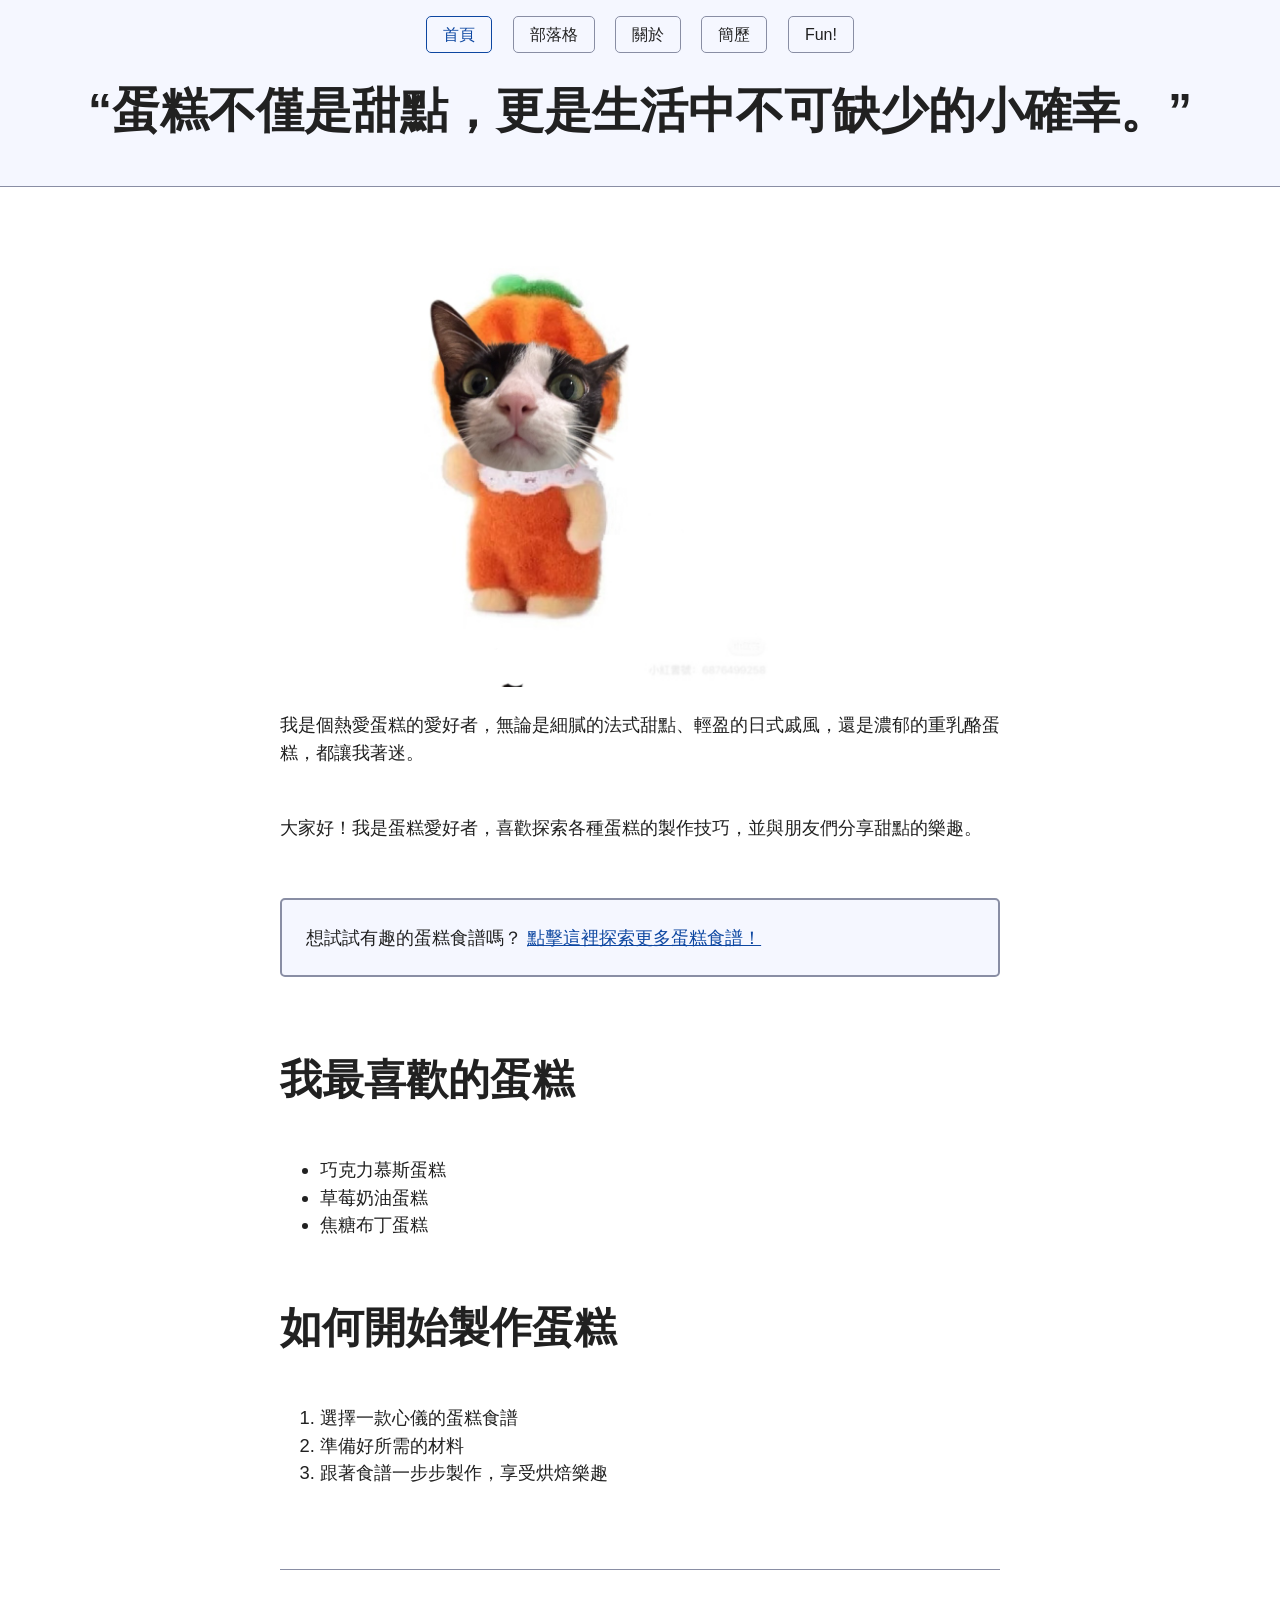
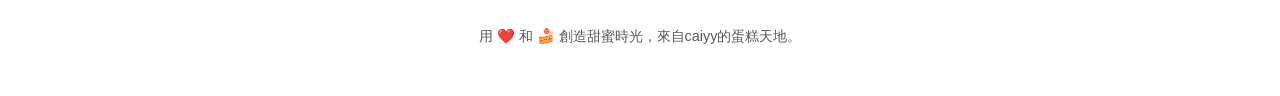
==== index.html @ 67ed5c70 "Add files via upload" ====
<!DOCTYPE html>
<html lang="en">
<head>
    <meta charset="UTF-8">
    <meta name="viewport" content="width=device-width, initial-scale=1.0">
    <title>Caiyy天地</title>
    <link rel="stylesheet" href="css/simple.css">
</head>

<body>
    <header>
        <nav>
            <a href="index.html" aria-current="page">首頁</a>
            <a href="blog/index.html">部落格</a>
            <a href="about.html">關於</a>
            <a href="resume.html">簡歷</a>
            <a href="fun.html">Fun!</a>
        </nav>
        <h1>“蛋糕不僅是甜點，更是生活中不可缺少的小確幸。”</h1>
    </header>

    <img src="11.jpeg" alt="蛋糕" width="500" height="auto">
    <p>我是個熱愛蛋糕的愛好者，無論是細膩的法式甜點、輕盈的日式戚風，還是濃郁的重乳酪蛋糕，都讓我著迷。</p>

    <!-- 新增的段落 -->
    <p>
        大家好！我是蛋糕愛好者，喜歡探索各種蛋糕的製作技巧，並與朋友們分享甜點的樂趣。
    </p>

    <p class="notice">
        想試試有趣的蛋糕食譜嗎？
        <a href="https://www.cakecentral.com/">點擊這裡探索更多蛋糕食譜！</a>
    </p>

    <h2>我最喜歡的蛋糕</h2>
    <ul>
        <li>巧克力慕斯蛋糕</li>
        <li>草莓奶油蛋糕</li>
        <li>焦糖布丁蛋糕</li>
    </ul>

    <h2>如何開始製作蛋糕</h2>
    <ol>
        <li>選擇一款心儀的蛋糕食譜</li>
        <li>準備好所需的材料</li>
        <li>跟著食譜一步步製作，享受烘焙樂趣</li>
    </ol>

    <footer>
        <p>用 ❤️ 和 🍰 創造甜蜜時光，來自caiyy的蛋糕天地。</p>
    </footer>
</body>
</html>
---- css/simple.css ----
/* Global variables. */
:root {
  /* Set sans-serif & mono fonts */
  --sans-font: -apple-system, BlinkMacSystemFont, "Avenir Next", Avenir,
    "Nimbus Sans L", Roboto, "Noto Sans", "Segoe UI", Arial, Helvetica,
    "Helvetica Neue", sans-serif;
  --mono-font: Consolas, Menlo, Monaco, "Andale Mono", "Ubuntu Mono", monospace;
  --standard-border-radius: 5px;

  /* Default (light) theme */
  --bg: #fff;
  --accent-bg: #f5f7ff;
  --text: #212121;
  --text-light: #585858;
  --border: #898EA4;
  --accent: #0d47a1;
  --accent-hover: #1266e2;
  --accent-text: var(--bg);
  --code: #d81b60;
  --preformatted: #444;
  --marked: #ffdd33;
  --disabled: #efefef;
}

/* Dark theme */
@media (prefers-color-scheme: dark) {
  :root {
    color-scheme: dark;
    --bg: #212121;
    --accent-bg: #2b2b2b;
    --text: #dcdcdc;
    --text-light: #ababab;
    --accent: #ffb300;
    --accent-hover: #ffe099;
    --accent-text: var(--bg);
    --code: #f06292;
    --preformatted: #ccc;
    --disabled: #111;
  }
  /* Add a bit of transparency so light media isn't so glaring in dark mode */
  img,
  video {
    opacity: 0.8;
  }
}

/* Reset box-sizing */
*, *::before, *::after {
  box-sizing: border-box;
}

/* Reset default appearance */
textarea,
select,
input,
progress {
  appearance: none;
  -webkit-appearance: none;
  -moz-appearance: none;
}

html {
  /* Set the font globally */
  font-family: var(--sans-font);
  scroll-behavior: smooth;
}

/* Make the body a nice central block */
body {
  color: var(--text);
  background-color: var(--bg);
  font-size: 1.15rem;
  line-height: 1.5;
  display: grid;
  grid-template-columns: 1fr min(45rem, 90%) 1fr;
  margin: 0;
}
body > * {
  grid-column: 2;
}

/* Make the header bg full width, but the content inline with body */
body > header {
  background-color: var(--accent-bg);
  border-bottom: 1px solid var(--border);
  text-align: center;
  padding: 0 0.5rem 2rem 0.5rem;
  grid-column: 1 / -1;
}

body > header > *:only-child {
  margin-block-start: 2rem;
}

body > header h1 {
  max-width: 1200px;
  margin: 1rem auto;
}

body > header p {
  max-width: 40rem;
  margin: 1rem auto;
}

/* Add a little padding to ensure spacing is correct between content and header > nav */
main {
  padding-top: 1.5rem;
}

body > footer {
  margin-top: 4rem;
  padding: 2rem 1rem 1.5rem 1rem;
  color: var(--text-light);
  font-size: 0.9rem;
  text-align: center;
  border-top: 1px solid var(--border);
}

/* Format headers */
h1 {
  font-size: 3rem;
}

h2 {
  font-size: 2.6rem;
  margin-top: 3rem;
}

h3 {
  font-size: 2rem;
  margin-top: 3rem;
}

h4 {
  font-size: 1.44rem;
}

h5 {
  font-size: 1.15rem;
}

h6 {
  font-size: 0.96rem;
}

p {
  margin: 1.5rem 0;
}

/* Prevent long strings from overflowing container */
p, h1, h2, h3, h4, h5, h6 {
  overflow-wrap: break-word;
}

/* Fix line height when title wraps */
h1,
h2,
h3 {
  line-height: 1.1;
}

/* Reduce header size on mobile */
@media only screen and (max-width: 720px) {
  h1 {
    font-size: 2.5rem;
  }

  h2 {
    font-size: 2.1rem;
  }

  h3 {
    font-size: 1.75rem;
  }

  h4 {
    font-size: 1.25rem;
  }
}

/* Format links & buttons */
a,
a:visited {
  color: var(--accent);
}

a:hover {
  text-decoration: none;
}

button,
.button,
a.button, /* extra specificity to override a */
input[type="submit"],
input[type="reset"],
input[type="button"] {
  border: 1px solid var(--accent);
  background-color: var(--accent);
  color: var(--accent-text);
  padding: 0.5rem 0.9rem;
  text-decoration: none;
  line-height: normal;
}

.button[aria-disabled="true"], 
input:disabled,
textarea:disabled,
select:disabled,
button[disabled] {
  cursor: not-allowed;
  background-color: var(--disabled);
  border-color: var(--disabled);
  color: var(--text-light);
}

input[type="range"] {
  padding: 0;
}

/* Set the cursor to '?' on an abbreviation and style the abbreviation to show that there is more information underneath */
abbr[title] {
  cursor: help;
  text-decoration-line: underline;
  text-decoration-style: dotted;
}

button:enabled:hover,
.button:not([aria-disabled="true"]):hover,
input[type="submit"]:enabled:hover,
input[type="reset"]:enabled:hover,
input[type="button"]:enabled:hover {
  background-color: var(--accent-hover);
  border-color: var(--accent-hover);
  cursor: pointer;
}

.button:focus-visible,
button:focus-visible:where(:enabled),
input:enabled:focus-visible:where(
  [type="submit"],
  [type="reset"],
  [type="button"]
) {
  outline: 2px solid var(--accent);
  outline-offset: 1px;
}

/* Format navigation */
header > nav {
  font-size: 1rem;
  line-height: 2;
  padding: 1rem 0 0 0;
}

/* Use flexbox to allow items to wrap, as needed */
header > nav ul,
header > nav ol {
  align-content: space-around;
  align-items: center;
  display: flex;
  flex-direction: row;
  flex-wrap: wrap;
  justify-content: center;
  list-style-type: none;
  margin: 0;
  padding: 0;
}

/* List items are inline elements, make them behave more like blocks */
header > nav ul li,
header > nav ol li {
  display: inline-block;
}

header > nav a,
header > nav a:visited {
  margin: 0 0.5rem 1rem 0.5rem;
  border: 1px solid var(--border);
  border-radius: var(--standard-border-radius);
  color: var(--text);
  display: inline-block;
  padding: 0.1rem 1rem;
  text-decoration: none;
}

header > nav a:hover,
header > nav a.current,
header > nav a[aria-current="page"],
header > nav a[aria-current="true"] {
  border-color: var(--accent);
  color: var(--accent);
  cursor: pointer;
}

/* Reduce nav side on mobile */
@media only screen and (max-width: 720px) {
  header > nav a {
    border: none;
    padding: 0;
    text-decoration: underline;
    line-height: 1;
  }
}

/* Consolidate box styling */
aside, details, pre, progress {
  background-color: var(--accent-bg);
  border: 1px solid var(--border);
  border-radius: var(--standard-border-radius);
  margin-bottom: 1rem;
}

aside {
  font-size: 1rem;
  width: 30%;
  padding: 0 15px;
  margin-inline-start: 15px;
  float: right;
}
*[dir="rtl"] aside {
  float: left;
}

/* Make aside full-width on mobile */
@media only screen and (max-width: 720px) {
  aside {
    width: 100%;
    float: none;
    margin-inline-start: 0;
  }
}

article, fieldset, dialog {
  border: 1px solid var(--border);
  padding: 1rem;
  border-radius: var(--standard-border-radius);
  margin-bottom: 1rem;
}

article h2:first-child,
section h2:first-child,
article h3:first-child,
section h3:first-child {
  margin-top: 1rem;
}

section {
  border-top: 1px solid var(--border);
  border-bottom: 1px solid var(--border);
  padding: 2rem 1rem;
  margin: 3rem 0;
}

/* Don't double separators when chaining sections */
section + section,
section:first-child {
  border-top: 0;
  padding-top: 0;
}

section + section {
  margin-top: 0;
}

section:last-child {
  border-bottom: 0;
  padding-bottom: 0;
}

details {
  padding: 0.7rem 1rem;
}

summary {
  cursor: pointer;
  font-weight: bold;
  padding: 0.7rem 1rem;
  margin: -0.7rem -1rem;
  word-break: break-all;
}

details[open] > summary + * {
  margin-top: 0;
}

details[open] > summary {
  margin-bottom: 0.5rem;
}

details[open] > :last-child {
  margin-bottom: 0;
}

/* Format tables */
table {
  border-collapse: collapse;
  margin: 1.5rem 0;
}

figure > table {
  width: max-content;
  margin: 0;
}

td,
th {
  border: 1px solid var(--border);
  text-align: start;
  padding: 0.5rem;
}

th {
  background-color: var(--accent-bg);
  font-weight: bold;
}

tr:nth-child(even) {
  /* Set every other cell slightly darker. Improves readability. */
  background-color: var(--accent-bg);
}

table caption {
  font-weight: bold;
  margin-bottom: 0.5rem;
}

/* Format forms */
textarea,
select,
input,
button,
.button {
  font-size: inherit;
  font-family: inherit;
  padding: 0.5rem;
  margin-bottom: 0.5rem;
  border-radius: var(--standard-border-radius);
  box-shadow: none;
  max-width: 100%;
  display: inline-block;
}
textarea,
select,
input {
  color: var(--text);
  background-color: var(--bg);
  border: 1px solid var(--border);
}
label {
  display: block;
}
textarea:not([cols]) {
  width: 100%;
}

/* Add arrow to drop-down */
select:not([multiple]) {
  background-image: linear-gradient(45deg, transparent 49%, var(--text) 51%),
    linear-gradient(135deg, var(--text) 51%, transparent 49%);
  background-position: calc(100% - 15px), calc(100% - 10px);
  background-size: 5px 5px, 5px 5px;
  background-repeat: no-repeat;
  padding-inline-end: 25px;
}
*[dir="rtl"] select:not([multiple]) {
  background-position: 10px, 15px;
}

/* checkbox and radio button style */
input[type="checkbox"],
input[type="radio"] {
  vertical-align: middle;
  position: relative;
  width: min-content;
}

input[type="checkbox"] + label,
input[type="radio"] + label {
  display: inline-block;
}

input[type="radio"] {
  border-radius: 100%;
}

input[type="checkbox"]:checked,
input[type="radio"]:checked {
  background-color: var(--accent);
}

input[type="checkbox"]:checked::after {
  /* Creates a rectangle with colored right and bottom borders which is rotated to look like a check mark */
  content: " ";
  width: 0.18em;
  height: 0.32em;
  border-radius: 0;
  position: absolute;
  top: 0.05em;
  left: 0.17em;
  background-color: transparent;
  border-right: solid var(--bg) 0.08em;
  border-bottom: solid var(--bg) 0.08em;
  font-size: 1.8em;
  transform: rotate(45deg);
}
input[type="radio"]:checked::after {
  /* creates a colored circle for the checked radio button  */
  content: " ";
  width: 0.25em;
  height: 0.25em;
  border-radius: 100%;
  position: absolute;
  top: 0.125em;
  background-color: var(--bg);
  left: 0.125em;
  font-size: 32px;
}

/* Makes input fields wider on smaller screens */
@media only screen and (max-width: 720px) {
  textarea,
  select,
  input {
    width: 100%;
  }
}

/* Set a height for color input */
input[type="color"] {
  height: 2.5rem;
  padding:  0.2rem;
}

/* do not show border around file selector button */
input[type="file"] {
  border: 0;
}

/* Misc body elements */
hr {
  border: none;
  height: 1px;
  background: var(--border);
  margin: 1rem auto;
}

mark {
  padding: 2px 5px;
  border-radius: var(--standard-border-radius);
  background-color: var(--marked);
  color: black;
}

mark a {
  color: #0d47a1;
}

img,
video {
  max-width: 100%;
  height: auto;
  border-radius: var(--standard-border-radius);
}

figure {
  margin: 0;
  display: block;
  overflow-x: auto;
}

figure > img,
figure > picture > img {
  display: block;
  margin-inline: auto;
}

figcaption {
  text-align: center;
  font-size: 0.9rem;
  color: var(--text-light);
  margin-block: 1rem;
}

blockquote {
  margin-inline-start: 2rem;
  margin-inline-end: 0;
  margin-block: 2rem;
  padding: 0.4rem 0.8rem;
  border-inline-start: 0.35rem solid var(--accent);
  color: var(--text-light);
  font-style: italic;
}

cite {
  font-size: 0.9rem;
  color: var(--text-light);
  font-style: normal;
}

dt {
    color: var(--text-light);
}

/* Use mono font for code elements */
code,
pre,
pre span,
kbd,
samp {
  font-family: var(--mono-font);
  color: var(--code);
}

kbd {
  color: var(--preformatted);
  border: 1px solid var(--preformatted);
  border-bottom: 3px solid var(--preformatted);
  border-radius: var(--standard-border-radius);
  padding: 0.1rem 0.4rem;
}

pre {
  padding: 1rem 1.4rem;
  max-width: 100%;
  overflow: auto;
  color: var(--preformatted);
}

/* Fix embedded code within pre */
pre code {
  color: var(--preformatted);
  background: none;
  margin: 0;
  padding: 0;
}

/* Progress bars */
/* Declarations are repeated because you */
/* cannot combine vendor-specific selectors */
progress {
  width: 100%;
}

progress:indeterminate {
  background-color: var(--accent-bg);
}

progress::-webkit-progress-bar {
  border-radius: var(--standard-border-radius);
  background-color: var(--accent-bg);
}

progress::-webkit-progress-value {
  border-radius: var(--standard-border-radius);
  background-color: var(--accent);
}

progress::-moz-progress-bar {
  border-radius: var(--standard-border-radius);
  background-color: var(--accent);
  transition-property: width;
  transition-duration: 0.3s;
}

progress:indeterminate::-moz-progress-bar {
  background-color: var(--accent-bg);
}

dialog {
  background-color: var(--bg);
  max-width: 40rem;
  margin: auto;
}

dialog::backdrop {
  background-color: var(--bg);
  opacity: 0.8;
}

@media only screen and (max-width: 720px) {
  dialog {
    max-width: calc(100vw - 2rem);
  }
}

/* Superscript & Subscript */
/* Prevent scripts from affecting line-height. */
sup, sub {
  vertical-align: baseline;
  position: relative;
}

sup {
  top: -0.4em;
}

sub { 
  top: 0.3em; 
}

/* Classes for notices */
.notice {
  background: var(--accent-bg);
  border: 2px solid var(--border);
  border-radius: var(--standard-border-radius);
  padding: 1.5rem;
  margin: 2rem 0;
}

/* Print */
@media print {
  @page {
    margin: 1cm;
  }
  body {
    display: block;
  }
  body > header {
    background-color: unset;
  }
  body > header nav,
  body > footer {
    display: none;
  }
  article {
    border: none;
    padding: 0;
  }
  a[href^="http"]::after {
    content: " <" attr(href) ">";
  }
  abbr[title]:after {
    content: " (" attr(title) ")";
  }
  a {
    text-decoration: none;
  }
  p {
    widows: 3;
    orphans: 3;
  }
  hr {
    border-top: 1px solid var(--border);
  }
  mark {
    border: 1px solid var(--border);
  }
  pre, table, figure, img, svg {
    break-inside: avoid;
  }
  pre code {
    white-space: pre-wrap;
  }
}
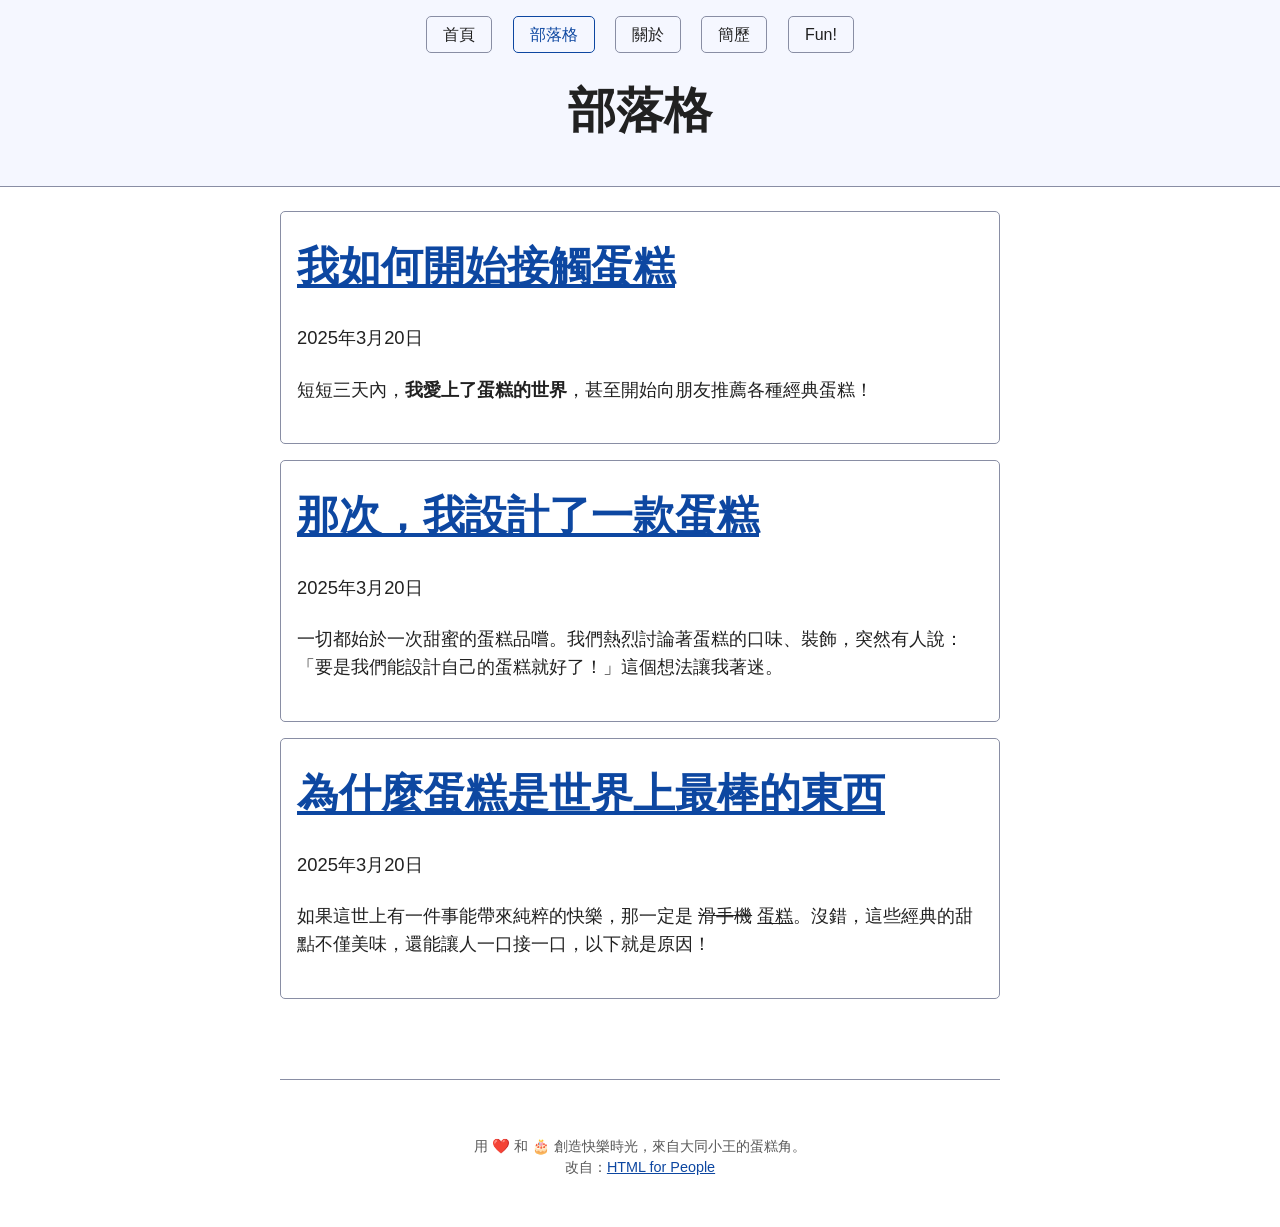
==== commit e048c985: "Add files via upload" ====
--- a/index.html
+++ b/index.html
@@ -1,53 +1,58 @@
 <!DOCTYPE html>
-<html lang="en">
-<head>
-    <meta charset="UTF-8">
-    <meta name="viewport" content="width=device-width, initial-scale=1.0">
-    <title>Caiyy天地</title>
-    <link rel="stylesheet" href="css/simple.css">
-</head>
+<html>
+  <head>
+    <meta charset="utf-8" />
+    <link rel="stylesheet" href="../css/simple.css" />
+    <title>蛋糕愛好者的天地</title>
+  </head>
 
-<body>
+  <body>
     <header>
-        <nav>
-            <a href="index.html" aria-current="page">首頁</a>
-            <a href="blog/index.html">部落格</a>
-            <a href="about.html">關於</a>
-            <a href="resume.html">簡歷</a>
-            <a href="fun.html">Fun!</a>
-        </nav>
-        <h1>“蛋糕不僅是甜點，更是生活中不可缺少的小確幸。”</h1>
+      <nav>
+        <a href="../index.html">首頁</a>
+        <a href="index.html" aria-current="page">部落格</a>
+        <a href="../about.html">關於</a>
+        <a href="../resume.html">簡歷</a>
+        <a href="../fun.html">Fun!</a>
+      </nav>
+      <h1>部落格</h1>
     </header>
-
-    <img src="11.jpeg" alt="蛋糕" width="500" height="auto">
-    <p>我是個熱愛蛋糕的愛好者，無論是細膩的法式甜點、輕盈的日式戚風，還是濃郁的重乳酪蛋糕，都讓我著迷。</p>
-
-    <!-- 新增的段落 -->
-    <p>
-        大家好！我是蛋糕愛好者，喜歡探索各種蛋糕的製作技巧，並與朋友們分享甜點的樂趣。
-    </p>
-
-    <p class="notice">
-        想試試有趣的蛋糕食譜嗎？
-        <a href="https://www.cakecentral.com/">點擊這裡探索更多蛋糕食譜！</a>
-    </p>
-
-    <h2>我最喜歡的蛋糕</h2>
-    <ul>
-        <li>巧克力慕斯蛋糕</li>
-        <li>草莓奶油蛋糕</li>
-        <li>焦糖布丁蛋糕</li>
-    </ul>
-
-    <h2>如何開始製作蛋糕</h2>
-    <ol>
-        <li>選擇一款心儀的蛋糕食譜</li>
-        <li>準備好所需的材料</li>
-        <li>跟著食譜一步步製作，享受烘焙樂趣</li>
-    </ol>
+    <main>
+      <article>
+        <h2>
+          <a href="2025-03-03-a.html">我如何開始接觸蛋糕</a>
+        </h2>
+        <p><time datetime="2025-03-20">2025年3月20日</time></p>
+        <p>
+          短短三天內，<strong>我愛上了蛋糕的世界</strong>，甚至開始向朋友推薦各種經典蛋糕！
+        </p>
+      </article>
+      <article>
+        <h2>
+          <a href="2025-03-03-b.html">那次，我設計了一款蛋糕</a>
+        </h2>
+        <p><time datetime="2025-03-20">2025年3月20日</time></p>
+        <p>
+          一切都始於一次甜蜜的蛋糕品嚐。我們熱烈討論著蛋糕的口味、裝飾，突然有人說：「要是我們能設計自己的蛋糕就好了！」這個想法讓我著迷。
+        </p>
+      </article>
+      <article>
+        <h2>
+          <a href="2025-03-03-c.html">為什麼蛋糕是世界上最棒的東西</a>
+        </h2>
+        <p><time datetime="2025-03-20">2025年3月20日</time></p>
+        <p>
+          如果這世上有一件事能帶來純粹的快樂，那一定是 <del>滑手機</del>
+          <ins>蛋糕</ins
+          >。沒錯，這些經典的甜點不僅美味，還能讓人一口接一口，以下就是原因！
+        </p>
+      </article>
+    </main>
 
     <footer>
-        <p>用 ❤️ 和 🍰 創造甜蜜時光，來自caiyy的蛋糕天地。</p>
+      <p>用 ❤️ 和 🎂 創造快樂時光，來自大同小王的蛋糕角。<br>
+      改自：<a href="https://htmlforpeople.com/">HTML for People</a>
+      </p>    
     </footer>
-</body>
+  </body>
 </html>
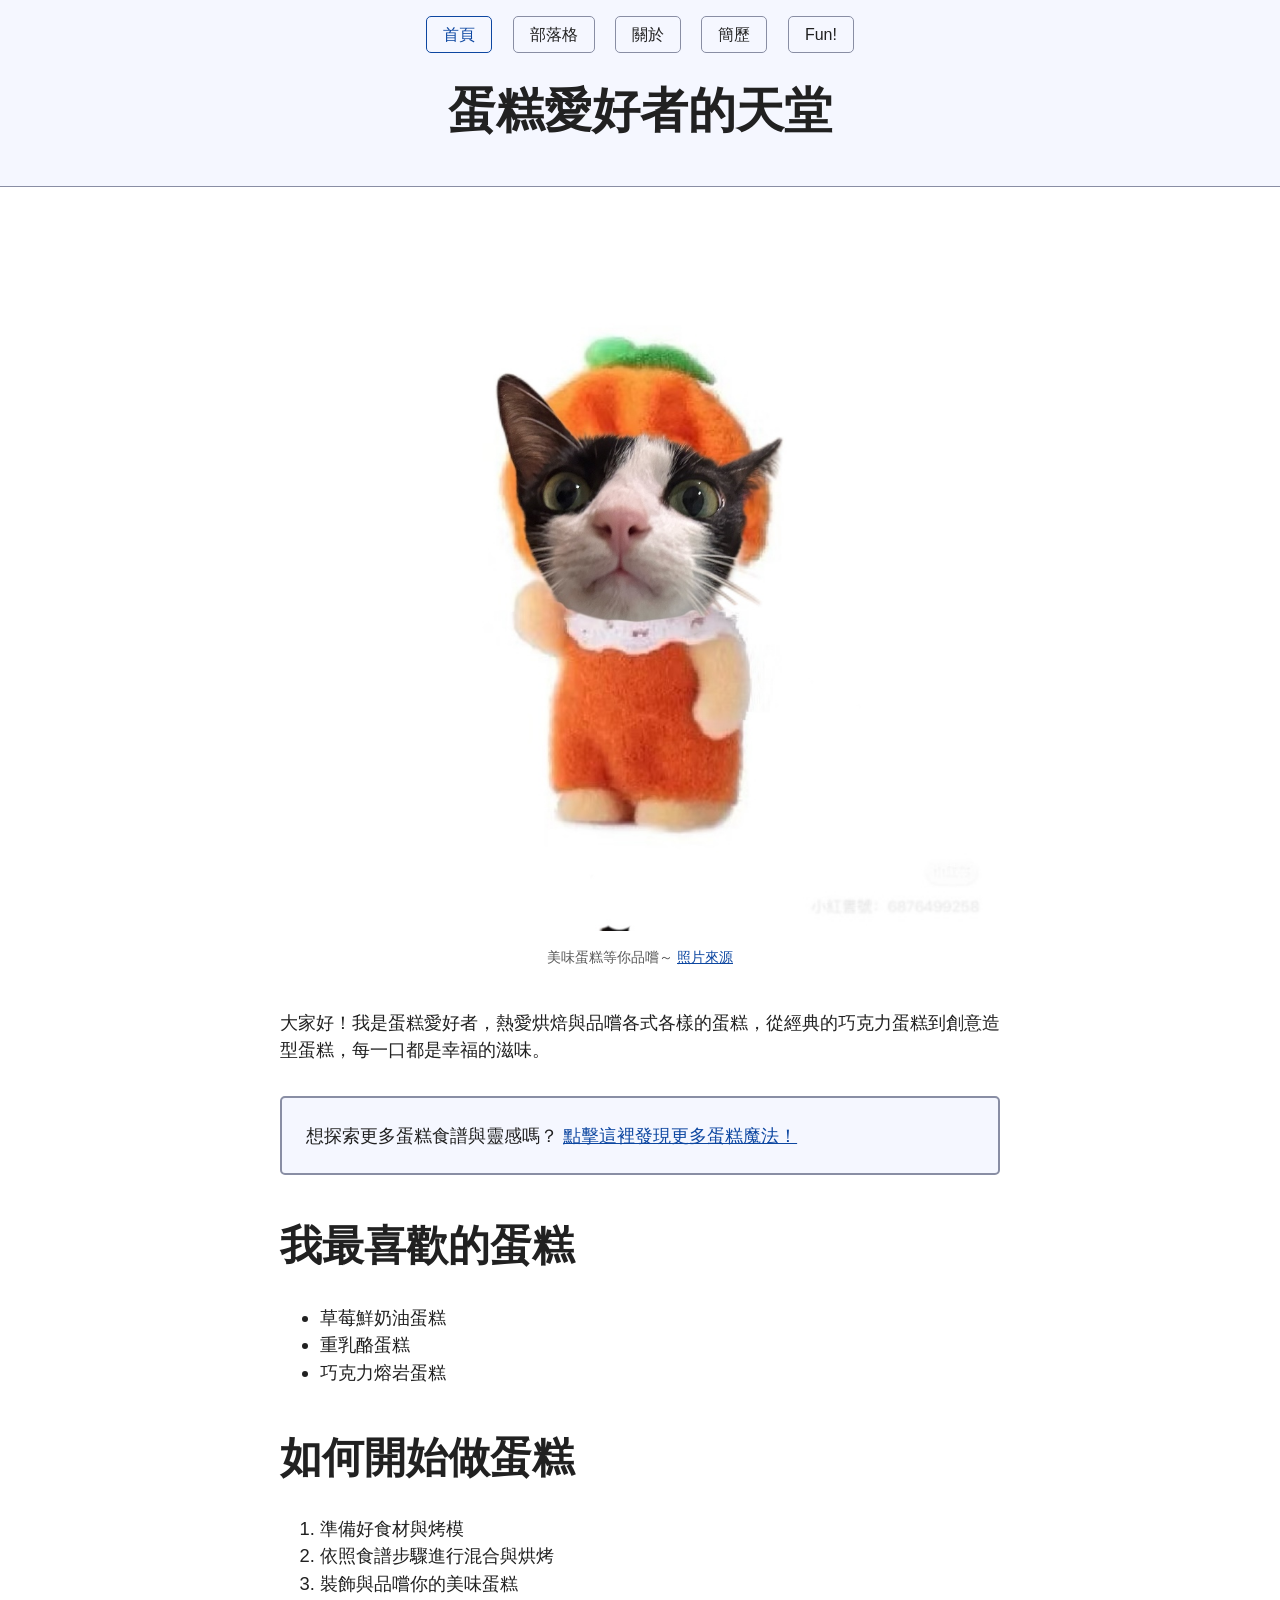
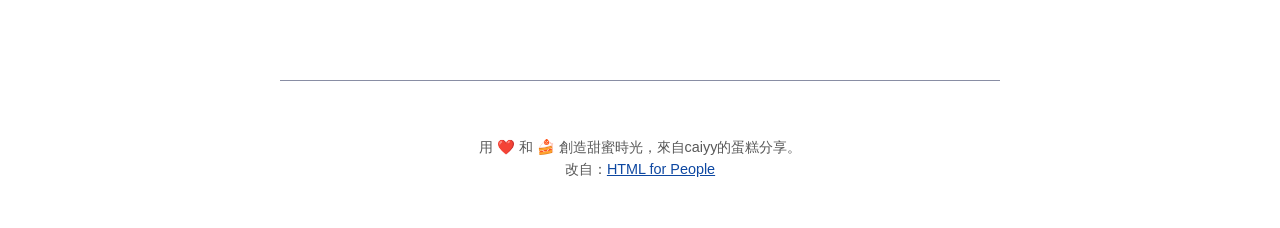
==== commit 269804ea: "改關於我" ====
--- a/index.html
+++ b/index.html
@@ -2,57 +2,62 @@
 <html>
   <head>
     <meta charset="utf-8" />
-    <link rel="stylesheet" href="../css/simple.css" />
-    <title>蛋糕愛好者的天地</title>
+    <link rel="stylesheet" href="css/simple.css" />
+    <title>蛋糕愛好者的天堂</title>
   </head>
 
   <body>
     <header>
       <nav>
-        <a href="../index.html">首頁</a>
-        <a href="index.html" aria-current="page">部落格</a>
-        <a href="../about.html">關於</a>
-        <a href="../resume.html">簡歷</a>
-        <a href="../fun.html">Fun!</a>
+        <a href="index.html" aria-current="page">首頁</a>
+        <a href="blog/index.html">部落格</a>
+        <a href="about.html">關於</a>
+        <a href="resume.html">簡歷</a>
+        <a href="fun.html">Fun!</a>
       </nav>
-      <h1>部落格</h1>
+      <h1>蛋糕愛好者的天堂</h1>
     </header>
     <main>
-      <article>
-        <h2>
-          <a href="2025-03-03-a.html">我如何開始接觸蛋糕</a>
-        </h2>
-        <p><time datetime="2025-03-20">2025年3月20日</time></p>
-        <p>
-          短短三天內，<strong>我愛上了蛋糕的世界</strong>，甚至開始向朋友推薦各種經典蛋糕！
-        </p>
-      </article>
-      <article>
-        <h2>
-          <a href="2025-03-03-b.html">那次，我設計了一款蛋糕</a>
-        </h2>
-        <p><time datetime="2025-03-20">2025年3月20日</time></p>
-        <p>
-          一切都始於一次甜蜜的蛋糕品嚐。我們熱烈討論著蛋糕的口味、裝飾，突然有人說：「要是我們能設計自己的蛋糕就好了！」這個想法讓我著迷。
-        </p>
-      </article>
-      <article>
-        <h2>
-          <a href="2025-03-03-c.html">為什麼蛋糕是世界上最棒的東西</a>
-        </h2>
-        <p><time datetime="2025-03-20">2025年3月20日</time></p>
-        <p>
-          如果這世上有一件事能帶來純粹的快樂，那一定是 <del>滑手機</del>
-          <ins>蛋糕</ins
-          >。沒錯，這些經典的甜點不僅美味，還能讓人一口接一口，以下就是原因！
-        </p>
-      </article>
+      <figure>
+        <img src="images/11.jpeg" alt="美味蛋糕的照片。" />
+        <figcaption>
+          美味蛋糕等你品嚐～
+          <a href="https://pixabay.com/photos/cake-dessert-sweet-icing-1869227/">
+            照片來源
+          </a>
+        </figcaption>
+      </figure>
+
+      <p>
+        大家好！我是蛋糕愛好者，熱愛烘焙與品嚐各式各樣的蛋糕，從經典的巧克力蛋糕到創意造型蛋糕，每一口都是幸福的滋味。
+      </p>
+
+      <p class="notice">
+        想探索更多蛋糕食譜與靈感嗎？
+        <a href="https://www.taste.com.au/recipes/collections/cakes">點擊這裡發現更多蛋糕魔法！</a>
+      </p>
+
+      <h2>我最喜歡的蛋糕</h2>
+
+      <ul>
+        <li>草莓鮮奶油蛋糕</li>
+        <li>重乳酪蛋糕</li>
+        <li>巧克力熔岩蛋糕</li>
+      </ul>
+
+      <h2>如何開始做蛋糕</h2>
+
+      <ol>
+        <li>準備好食材與烤模</li>
+        <li>依照食譜步驟進行混合與烘烤</li>
+        <li>裝飾與品嚐你的美味蛋糕</li>
+      </ol>
     </main>
 
     <footer>
-      <p>用 ❤️ 和 🎂 創造快樂時光，來自大同小王的蛋糕角。<br>
+      <p>用 ❤️ 和 🍰 創造甜蜜時光，來自caiyy的蛋糕分享。<br>
       改自：<a href="https://htmlforpeople.com/">HTML for People</a>
-      </p>    
+      </p>
     </footer>
   </body>
 </html>
--- a/css/simple.css
+++ b/css/simple.css
@@ -1,754 +1,754 @@
-/* Global variables. */
-:root {
-  /* Set sans-serif & mono fonts */
-  --sans-font: -apple-system, BlinkMacSystemFont, "Avenir Next", Avenir,
-    "Nimbus Sans L", Roboto, "Noto Sans", "Segoe UI", Arial, Helvetica,
-    "Helvetica Neue", sans-serif;
-  --mono-font: Consolas, Menlo, Monaco, "Andale Mono", "Ubuntu Mono", monospace;
-  --standard-border-radius: 5px;
-
-  /* Default (light) theme */
-  --bg: #fff;
-  --accent-bg: #f5f7ff;
-  --text: #212121;
-  --text-light: #585858;
-  --border: #898EA4;
-  --accent: #0d47a1;
-  --accent-hover: #1266e2;
-  --accent-text: var(--bg);
-  --code: #d81b60;
-  --preformatted: #444;
-  --marked: #ffdd33;
-  --disabled: #efefef;
-}
-
-/* Dark theme */
-@media (prefers-color-scheme: dark) {
-  :root {
-    color-scheme: dark;
-    --bg: #212121;
-    --accent-bg: #2b2b2b;
-    --text: #dcdcdc;
-    --text-light: #ababab;
-    --accent: #ffb300;
-    --accent-hover: #ffe099;
-    --accent-text: var(--bg);
-    --code: #f06292;
-    --preformatted: #ccc;
-    --disabled: #111;
-  }
-  /* Add a bit of transparency so light media isn't so glaring in dark mode */
-  img,
-  video {
-    opacity: 0.8;
-  }
-}
-
-/* Reset box-sizing */
-*, *::before, *::after {
-  box-sizing: border-box;
-}
-
-/* Reset default appearance */
-textarea,
-select,
-input,
-progress {
-  appearance: none;
-  -webkit-appearance: none;
-  -moz-appearance: none;
-}
-
-html {
-  /* Set the font globally */
-  font-family: var(--sans-font);
-  scroll-behavior: smooth;
-}
-
-/* Make the body a nice central block */
-body {
-  color: var(--text);
-  background-color: var(--bg);
-  font-size: 1.15rem;
-  line-height: 1.5;
-  display: grid;
-  grid-template-columns: 1fr min(45rem, 90%) 1fr;
-  margin: 0;
-}
-body > * {
-  grid-column: 2;
-}
-
-/* Make the header bg full width, but the content inline with body */
-body > header {
-  background-color: var(--accent-bg);
-  border-bottom: 1px solid var(--border);
-  text-align: center;
-  padding: 0 0.5rem 2rem 0.5rem;
-  grid-column: 1 / -1;
-}
-
-body > header > *:only-child {
-  margin-block-start: 2rem;
-}
-
-body > header h1 {
-  max-width: 1200px;
-  margin: 1rem auto;
-}
-
-body > header p {
-  max-width: 40rem;
-  margin: 1rem auto;
-}
-
-/* Add a little padding to ensure spacing is correct between content and header > nav */
-main {
-  padding-top: 1.5rem;
-}
-
-body > footer {
-  margin-top: 4rem;
-  padding: 2rem 1rem 1.5rem 1rem;
-  color: var(--text-light);
-  font-size: 0.9rem;
-  text-align: center;
-  border-top: 1px solid var(--border);
-}
-
-/* Format headers */
-h1 {
-  font-size: 3rem;
-}
-
-h2 {
-  font-size: 2.6rem;
-  margin-top: 3rem;
-}
-
-h3 {
-  font-size: 2rem;
-  margin-top: 3rem;
-}
-
-h4 {
-  font-size: 1.44rem;
-}
-
-h5 {
-  font-size: 1.15rem;
-}
-
-h6 {
-  font-size: 0.96rem;
-}
-
-p {
-  margin: 1.5rem 0;
-}
-
-/* Prevent long strings from overflowing container */
-p, h1, h2, h3, h4, h5, h6 {
-  overflow-wrap: break-word;
-}
-
-/* Fix line height when title wraps */
-h1,
-h2,
-h3 {
-  line-height: 1.1;
-}
-
-/* Reduce header size on mobile */
-@media only screen and (max-width: 720px) {
-  h1 {
-    font-size: 2.5rem;
-  }
-
-  h2 {
-    font-size: 2.1rem;
-  }
-
-  h3 {
-    font-size: 1.75rem;
-  }
-
-  h4 {
-    font-size: 1.25rem;
-  }
-}
-
-/* Format links & buttons */
-a,
-a:visited {
-  color: var(--accent);
-}
-
-a:hover {
-  text-decoration: none;
-}
-
-button,
-.button,
-a.button, /* extra specificity to override a */
-input[type="submit"],
-input[type="reset"],
-input[type="button"] {
-  border: 1px solid var(--accent);
-  background-color: var(--accent);
-  color: var(--accent-text);
-  padding: 0.5rem 0.9rem;
-  text-decoration: none;
-  line-height: normal;
-}
-
-.button[aria-disabled="true"], 
-input:disabled,
-textarea:disabled,
-select:disabled,
-button[disabled] {
-  cursor: not-allowed;
-  background-color: var(--disabled);
-  border-color: var(--disabled);
-  color: var(--text-light);
-}
-
-input[type="range"] {
-  padding: 0;
-}
-
-/* Set the cursor to '?' on an abbreviation and style the abbreviation to show that there is more information underneath */
-abbr[title] {
-  cursor: help;
-  text-decoration-line: underline;
-  text-decoration-style: dotted;
-}
-
-button:enabled:hover,
-.button:not([aria-disabled="true"]):hover,
-input[type="submit"]:enabled:hover,
-input[type="reset"]:enabled:hover,
-input[type="button"]:enabled:hover {
-  background-color: var(--accent-hover);
-  border-color: var(--accent-hover);
-  cursor: pointer;
-}
-
-.button:focus-visible,
-button:focus-visible:where(:enabled),
-input:enabled:focus-visible:where(
-  [type="submit"],
-  [type="reset"],
-  [type="button"]
-) {
-  outline: 2px solid var(--accent);
-  outline-offset: 1px;
-}
-
-/* Format navigation */
-header > nav {
-  font-size: 1rem;
-  line-height: 2;
-  padding: 1rem 0 0 0;
-}
-
-/* Use flexbox to allow items to wrap, as needed */
-header > nav ul,
-header > nav ol {
-  align-content: space-around;
-  align-items: center;
-  display: flex;
-  flex-direction: row;
-  flex-wrap: wrap;
-  justify-content: center;
-  list-style-type: none;
-  margin: 0;
-  padding: 0;
-}
-
-/* List items are inline elements, make them behave more like blocks */
-header > nav ul li,
-header > nav ol li {
-  display: inline-block;
-}
-
-header > nav a,
-header > nav a:visited {
-  margin: 0 0.5rem 1rem 0.5rem;
-  border: 1px solid var(--border);
-  border-radius: var(--standard-border-radius);
-  color: var(--text);
-  display: inline-block;
-  padding: 0.1rem 1rem;
-  text-decoration: none;
-}
-
-header > nav a:hover,
-header > nav a.current,
-header > nav a[aria-current="page"],
-header > nav a[aria-current="true"] {
-  border-color: var(--accent);
-  color: var(--accent);
-  cursor: pointer;
-}
-
-/* Reduce nav side on mobile */
-@media only screen and (max-width: 720px) {
-  header > nav a {
-    border: none;
-    padding: 0;
-    text-decoration: underline;
-    line-height: 1;
-  }
-}
-
-/* Consolidate box styling */
-aside, details, pre, progress {
-  background-color: var(--accent-bg);
-  border: 1px solid var(--border);
-  border-radius: var(--standard-border-radius);
-  margin-bottom: 1rem;
-}
-
-aside {
-  font-size: 1rem;
-  width: 30%;
-  padding: 0 15px;
-  margin-inline-start: 15px;
-  float: right;
-}
-*[dir="rtl"] aside {
-  float: left;
-}
-
-/* Make aside full-width on mobile */
-@media only screen and (max-width: 720px) {
-  aside {
-    width: 100%;
-    float: none;
-    margin-inline-start: 0;
-  }
-}
-
-article, fieldset, dialog {
-  border: 1px solid var(--border);
-  padding: 1rem;
-  border-radius: var(--standard-border-radius);
-  margin-bottom: 1rem;
-}
-
-article h2:first-child,
-section h2:first-child,
-article h3:first-child,
-section h3:first-child {
-  margin-top: 1rem;
-}
-
-section {
-  border-top: 1px solid var(--border);
-  border-bottom: 1px solid var(--border);
-  padding: 2rem 1rem;
-  margin: 3rem 0;
-}
-
-/* Don't double separators when chaining sections */
-section + section,
-section:first-child {
-  border-top: 0;
-  padding-top: 0;
-}
-
-section + section {
-  margin-top: 0;
-}
-
-section:last-child {
-  border-bottom: 0;
-  padding-bottom: 0;
-}
-
-details {
-  padding: 0.7rem 1rem;
-}
-
-summary {
-  cursor: pointer;
-  font-weight: bold;
-  padding: 0.7rem 1rem;
-  margin: -0.7rem -1rem;
-  word-break: break-all;
-}
-
-details[open] > summary + * {
-  margin-top: 0;
-}
-
-details[open] > summary {
-  margin-bottom: 0.5rem;
-}
-
-details[open] > :last-child {
-  margin-bottom: 0;
-}
-
-/* Format tables */
-table {
-  border-collapse: collapse;
-  margin: 1.5rem 0;
-}
-
-figure > table {
-  width: max-content;
-  margin: 0;
-}
-
-td,
-th {
-  border: 1px solid var(--border);
-  text-align: start;
-  padding: 0.5rem;
-}
-
-th {
-  background-color: var(--accent-bg);
-  font-weight: bold;
-}
-
-tr:nth-child(even) {
-  /* Set every other cell slightly darker. Improves readability. */
-  background-color: var(--accent-bg);
-}
-
-table caption {
-  font-weight: bold;
-  margin-bottom: 0.5rem;
-}
-
-/* Format forms */
-textarea,
-select,
-input,
-button,
-.button {
-  font-size: inherit;
-  font-family: inherit;
-  padding: 0.5rem;
-  margin-bottom: 0.5rem;
-  border-radius: var(--standard-border-radius);
-  box-shadow: none;
-  max-width: 100%;
-  display: inline-block;
-}
-textarea,
-select,
-input {
-  color: var(--text);
-  background-color: var(--bg);
-  border: 1px solid var(--border);
-}
-label {
-  display: block;
-}
-textarea:not([cols]) {
-  width: 100%;
-}
-
-/* Add arrow to drop-down */
-select:not([multiple]) {
-  background-image: linear-gradient(45deg, transparent 49%, var(--text) 51%),
-    linear-gradient(135deg, var(--text) 51%, transparent 49%);
-  background-position: calc(100% - 15px), calc(100% - 10px);
-  background-size: 5px 5px, 5px 5px;
-  background-repeat: no-repeat;
-  padding-inline-end: 25px;
-}
-*[dir="rtl"] select:not([multiple]) {
-  background-position: 10px, 15px;
-}
-
-/* checkbox and radio button style */
-input[type="checkbox"],
-input[type="radio"] {
-  vertical-align: middle;
-  position: relative;
-  width: min-content;
-}
-
-input[type="checkbox"] + label,
-input[type="radio"] + label {
-  display: inline-block;
-}
-
-input[type="radio"] {
-  border-radius: 100%;
-}
-
-input[type="checkbox"]:checked,
-input[type="radio"]:checked {
-  background-color: var(--accent);
-}
-
-input[type="checkbox"]:checked::after {
-  /* Creates a rectangle with colored right and bottom borders which is rotated to look like a check mark */
-  content: " ";
-  width: 0.18em;
-  height: 0.32em;
-  border-radius: 0;
-  position: absolute;
-  top: 0.05em;
-  left: 0.17em;
-  background-color: transparent;
-  border-right: solid var(--bg) 0.08em;
-  border-bottom: solid var(--bg) 0.08em;
-  font-size: 1.8em;
-  transform: rotate(45deg);
-}
-input[type="radio"]:checked::after {
-  /* creates a colored circle for the checked radio button  */
-  content: " ";
-  width: 0.25em;
-  height: 0.25em;
-  border-radius: 100%;
-  position: absolute;
-  top: 0.125em;
-  background-color: var(--bg);
-  left: 0.125em;
-  font-size: 32px;
-}
-
-/* Makes input fields wider on smaller screens */
-@media only screen and (max-width: 720px) {
-  textarea,
-  select,
-  input {
-    width: 100%;
-  }
-}
-
-/* Set a height for color input */
-input[type="color"] {
-  height: 2.5rem;
-  padding:  0.2rem;
-}
-
-/* do not show border around file selector button */
-input[type="file"] {
-  border: 0;
-}
-
-/* Misc body elements */
-hr {
-  border: none;
-  height: 1px;
-  background: var(--border);
-  margin: 1rem auto;
-}
-
-mark {
-  padding: 2px 5px;
-  border-radius: var(--standard-border-radius);
-  background-color: var(--marked);
-  color: black;
-}
-
-mark a {
-  color: #0d47a1;
-}
-
-img,
-video {
-  max-width: 100%;
-  height: auto;
-  border-radius: var(--standard-border-radius);
-}
-
-figure {
-  margin: 0;
-  display: block;
-  overflow-x: auto;
-}
-
-figure > img,
-figure > picture > img {
-  display: block;
-  margin-inline: auto;
-}
-
-figcaption {
-  text-align: center;
-  font-size: 0.9rem;
-  color: var(--text-light);
-  margin-block: 1rem;
-}
-
-blockquote {
-  margin-inline-start: 2rem;
-  margin-inline-end: 0;
-  margin-block: 2rem;
-  padding: 0.4rem 0.8rem;
-  border-inline-start: 0.35rem solid var(--accent);
-  color: var(--text-light);
-  font-style: italic;
-}
-
-cite {
-  font-size: 0.9rem;
-  color: var(--text-light);
-  font-style: normal;
-}
-
-dt {
-    color: var(--text-light);
-}
-
-/* Use mono font for code elements */
-code,
-pre,
-pre span,
-kbd,
-samp {
-  font-family: var(--mono-font);
-  color: var(--code);
-}
-
-kbd {
-  color: var(--preformatted);
-  border: 1px solid var(--preformatted);
-  border-bottom: 3px solid var(--preformatted);
-  border-radius: var(--standard-border-radius);
-  padding: 0.1rem 0.4rem;
-}
-
-pre {
-  padding: 1rem 1.4rem;
-  max-width: 100%;
-  overflow: auto;
-  color: var(--preformatted);
-}
-
-/* Fix embedded code within pre */
-pre code {
-  color: var(--preformatted);
-  background: none;
-  margin: 0;
-  padding: 0;
-}
-
-/* Progress bars */
-/* Declarations are repeated because you */
-/* cannot combine vendor-specific selectors */
-progress {
-  width: 100%;
-}
-
-progress:indeterminate {
-  background-color: var(--accent-bg);
-}
-
-progress::-webkit-progress-bar {
-  border-radius: var(--standard-border-radius);
-  background-color: var(--accent-bg);
-}
-
-progress::-webkit-progress-value {
-  border-radius: var(--standard-border-radius);
-  background-color: var(--accent);
-}
-
-progress::-moz-progress-bar {
-  border-radius: var(--standard-border-radius);
-  background-color: var(--accent);
-  transition-property: width;
-  transition-duration: 0.3s;
-}
-
-progress:indeterminate::-moz-progress-bar {
-  background-color: var(--accent-bg);
-}
-
-dialog {
-  background-color: var(--bg);
-  max-width: 40rem;
-  margin: auto;
-}
-
-dialog::backdrop {
-  background-color: var(--bg);
-  opacity: 0.8;
-}
-
-@media only screen and (max-width: 720px) {
-  dialog {
-    max-width: calc(100vw - 2rem);
-  }
-}
-
-/* Superscript & Subscript */
-/* Prevent scripts from affecting line-height. */
-sup, sub {
-  vertical-align: baseline;
-  position: relative;
-}
-
-sup {
-  top: -0.4em;
-}
-
-sub { 
-  top: 0.3em; 
-}
-
-/* Classes for notices */
-.notice {
-  background: var(--accent-bg);
-  border: 2px solid var(--border);
-  border-radius: var(--standard-border-radius);
-  padding: 1.5rem;
-  margin: 2rem 0;
-}
-
-/* Print */
-@media print {
-  @page {
-    margin: 1cm;
-  }
-  body {
-    display: block;
-  }
-  body > header {
-    background-color: unset;
-  }
-  body > header nav,
-  body > footer {
-    display: none;
-  }
-  article {
-    border: none;
-    padding: 0;
-  }
-  a[href^="http"]::after {
-    content: " <" attr(href) ">";
-  }
-  abbr[title]:after {
-    content: " (" attr(title) ")";
-  }
-  a {
-    text-decoration: none;
-  }
-  p {
-    widows: 3;
-    orphans: 3;
-  }
-  hr {
-    border-top: 1px solid var(--border);
-  }
-  mark {
-    border: 1px solid var(--border);
-  }
-  pre, table, figure, img, svg {
-    break-inside: avoid;
-  }
-  pre code {
-    white-space: pre-wrap;
-  }
-}
+/* Global variables. */
+:root {
+  /* Set sans-serif & mono fonts */
+  --sans-font: -apple-system, BlinkMacSystemFont, "Avenir Next", Avenir,
+    "Nimbus Sans L", Roboto, "Noto Sans", "Segoe UI", Arial, Helvetica,
+    "Helvetica Neue", sans-serif;
+  --mono-font: Consolas, Menlo, Monaco, "Andale Mono", "Ubuntu Mono", monospace;
+  --standard-border-radius: 5px;
+
+  /* Default (light) theme */
+  --bg: #fff;
+  --accent-bg: #f5f7ff;
+  --text: #212121;
+  --text-light: #585858;
+  --border: #898EA4;
+  --accent: #0d47a1;
+  --accent-hover: #1266e2;
+  --accent-text: var(--bg);
+  --code: #d81b60;
+  --preformatted: #444;
+  --marked: #ffdd33;
+  --disabled: #efefef;
+}
+
+/* Dark theme */
+@media (prefers-color-scheme: dark) {
+  :root {
+    color-scheme: dark;
+    --bg: #212121;
+    --accent-bg: #2b2b2b;
+    --text: #dcdcdc;
+    --text-light: #ababab;
+    --accent: #ffb300;
+    --accent-hover: #ffe099;
+    --accent-text: var(--bg);
+    --code: #f06292;
+    --preformatted: #ccc;
+    --disabled: #111;
+  }
+  /* Add a bit of transparency so light media isn't so glaring in dark mode */
+  img,
+  video {
+    opacity: 0.8;
+  }
+}
+
+/* Reset box-sizing */
+*, *::before, *::after {
+  box-sizing: border-box;
+}
+
+/* Reset default appearance */
+textarea,
+select,
+input,
+progress {
+  appearance: none;
+  -webkit-appearance: none;
+  -moz-appearance: none;
+}
+
+html {
+  /* Set the font globally */
+  font-family: var(--sans-font);
+  scroll-behavior: smooth;
+}
+
+/* Make the body a nice central block */
+body {
+  color: var(--text);
+  background-color: var(--bg);
+  font-size: 1.15rem;
+  line-height: 1.5;
+  display: grid;
+  grid-template-columns: 1fr min(45rem, 90%) 1fr;
+  margin: 0;
+}
+body > * {
+  grid-column: 2;
+}
+
+/* Make the header bg full width, but the content inline with body */
+body > header {
+  background-color: var(--accent-bg);
+  border-bottom: 1px solid var(--border);
+  text-align: center;
+  padding: 0 0.5rem 2rem 0.5rem;
+  grid-column: 1 / -1;
+}
+
+body > header > *:only-child {
+  margin-block-start: 2rem;
+}
+
+body > header h1 {
+  max-width: 1200px;
+  margin: 1rem auto;
+}
+
+body > header p {
+  max-width: 40rem;
+  margin: 1rem auto;
+}
+
+/* Add a little padding to ensure spacing is correct between content and header > nav */
+main {
+  padding-top: 1.5rem;
+}
+
+body > footer {
+  margin-top: 4rem;
+  padding: 2rem 1rem 1.5rem 1rem;
+  color: var(--text-light);
+  font-size: 0.9rem;
+  text-align: center;
+  border-top: 1px solid var(--border);
+}
+
+/* Format headers */
+h1 {
+  font-size: 3rem;
+}
+
+h2 {
+  font-size: 2.6rem;
+  margin-top: 3rem;
+}
+
+h3 {
+  font-size: 2rem;
+  margin-top: 3rem;
+}
+
+h4 {
+  font-size: 1.44rem;
+}
+
+h5 {
+  font-size: 1.15rem;
+}
+
+h6 {
+  font-size: 0.96rem;
+}
+
+p {
+  margin: 1.5rem 0;
+}
+
+/* Prevent long strings from overflowing container */
+p, h1, h2, h3, h4, h5, h6 {
+  overflow-wrap: break-word;
+}
+
+/* Fix line height when title wraps */
+h1,
+h2,
+h3 {
+  line-height: 1.1;
+}
+
+/* Reduce header size on mobile */
+@media only screen and (max-width: 720px) {
+  h1 {
+    font-size: 2.5rem;
+  }
+
+  h2 {
+    font-size: 2.1rem;
+  }
+
+  h3 {
+    font-size: 1.75rem;
+  }
+
+  h4 {
+    font-size: 1.25rem;
+  }
+}
+
+/* Format links & buttons */
+a,
+a:visited {
+  color: var(--accent);
+}
+
+a:hover {
+  text-decoration: none;
+}
+
+button,
+.button,
+a.button, /* extra specificity to override a */
+input[type="submit"],
+input[type="reset"],
+input[type="button"] {
+  border: 1px solid var(--accent);
+  background-color: var(--accent);
+  color: var(--accent-text);
+  padding: 0.5rem 0.9rem;
+  text-decoration: none;
+  line-height: normal;
+}
+
+.button[aria-disabled="true"], 
+input:disabled,
+textarea:disabled,
+select:disabled,
+button[disabled] {
+  cursor: not-allowed;
+  background-color: var(--disabled);
+  border-color: var(--disabled);
+  color: var(--text-light);
+}
+
+input[type="range"] {
+  padding: 0;
+}
+
+/* Set the cursor to '?' on an abbreviation and style the abbreviation to show that there is more information underneath */
+abbr[title] {
+  cursor: help;
+  text-decoration-line: underline;
+  text-decoration-style: dotted;
+}
+
+button:enabled:hover,
+.button:not([aria-disabled="true"]):hover,
+input[type="submit"]:enabled:hover,
+input[type="reset"]:enabled:hover,
+input[type="button"]:enabled:hover {
+  background-color: var(--accent-hover);
+  border-color: var(--accent-hover);
+  cursor: pointer;
+}
+
+.button:focus-visible,
+button:focus-visible:where(:enabled),
+input:enabled:focus-visible:where(
+  [type="submit"],
+  [type="reset"],
+  [type="button"]
+) {
+  outline: 2px solid var(--accent);
+  outline-offset: 1px;
+}
+
+/* Format navigation */
+header > nav {
+  font-size: 1rem;
+  line-height: 2;
+  padding: 1rem 0 0 0;
+}
+
+/* Use flexbox to allow items to wrap, as needed */
+header > nav ul,
+header > nav ol {
+  align-content: space-around;
+  align-items: center;
+  display: flex;
+  flex-direction: row;
+  flex-wrap: wrap;
+  justify-content: center;
+  list-style-type: none;
+  margin: 0;
+  padding: 0;
+}
+
+/* List items are inline elements, make them behave more like blocks */
+header > nav ul li,
+header > nav ol li {
+  display: inline-block;
+}
+
+header > nav a,
+header > nav a:visited {
+  margin: 0 0.5rem 1rem 0.5rem;
+  border: 1px solid var(--border);
+  border-radius: var(--standard-border-radius);
+  color: var(--text);
+  display: inline-block;
+  padding: 0.1rem 1rem;
+  text-decoration: none;
+}
+
+header > nav a:hover,
+header > nav a.current,
+header > nav a[aria-current="page"],
+header > nav a[aria-current="true"] {
+  border-color: var(--accent);
+  color: var(--accent);
+  cursor: pointer;
+}
+
+/* Reduce nav side on mobile */
+@media only screen and (max-width: 720px) {
+  header > nav a {
+    border: none;
+    padding: 0;
+    text-decoration: underline;
+    line-height: 1;
+  }
+}
+
+/* Consolidate box styling */
+aside, details, pre, progress {
+  background-color: var(--accent-bg);
+  border: 1px solid var(--border);
+  border-radius: var(--standard-border-radius);
+  margin-bottom: 1rem;
+}
+
+aside {
+  font-size: 1rem;
+  width: 30%;
+  padding: 0 15px;
+  margin-inline-start: 15px;
+  float: right;
+}
+*[dir="rtl"] aside {
+  float: left;
+}
+
+/* Make aside full-width on mobile */
+@media only screen and (max-width: 720px) {
+  aside {
+    width: 100%;
+    float: none;
+    margin-inline-start: 0;
+  }
+}
+
+article, fieldset, dialog {
+  border: 1px solid var(--border);
+  padding: 1rem;
+  border-radius: var(--standard-border-radius);
+  margin-bottom: 1rem;
+}
+
+article h2:first-child,
+section h2:first-child,
+article h3:first-child,
+section h3:first-child {
+  margin-top: 1rem;
+}
+
+section {
+  border-top: 1px solid var(--border);
+  border-bottom: 1px solid var(--border);
+  padding: 2rem 1rem;
+  margin: 3rem 0;
+}
+
+/* Don't double separators when chaining sections */
+section + section,
+section:first-child {
+  border-top: 0;
+  padding-top: 0;
+}
+
+section + section {
+  margin-top: 0;
+}
+
+section:last-child {
+  border-bottom: 0;
+  padding-bottom: 0;
+}
+
+details {
+  padding: 0.7rem 1rem;
+}
+
+summary {
+  cursor: pointer;
+  font-weight: bold;
+  padding: 0.7rem 1rem;
+  margin: -0.7rem -1rem;
+  word-break: break-all;
+}
+
+details[open] > summary + * {
+  margin-top: 0;
+}
+
+details[open] > summary {
+  margin-bottom: 0.5rem;
+}
+
+details[open] > :last-child {
+  margin-bottom: 0;
+}
+
+/* Format tables */
+table {
+  border-collapse: collapse;
+  margin: 1.5rem 0;
+}
+
+figure > table {
+  width: max-content;
+  margin: 0;
+}
+
+td,
+th {
+  border: 1px solid var(--border);
+  text-align: start;
+  padding: 0.5rem;
+}
+
+th {
+  background-color: var(--accent-bg);
+  font-weight: bold;
+}
+
+tr:nth-child(even) {
+  /* Set every other cell slightly darker. Improves readability. */
+  background-color: var(--accent-bg);
+}
+
+table caption {
+  font-weight: bold;
+  margin-bottom: 0.5rem;
+}
+
+/* Format forms */
+textarea,
+select,
+input,
+button,
+.button {
+  font-size: inherit;
+  font-family: inherit;
+  padding: 0.5rem;
+  margin-bottom: 0.5rem;
+  border-radius: var(--standard-border-radius);
+  box-shadow: none;
+  max-width: 100%;
+  display: inline-block;
+}
+textarea,
+select,
+input {
+  color: var(--text);
+  background-color: var(--bg);
+  border: 1px solid var(--border);
+}
+label {
+  display: block;
+}
+textarea:not([cols]) {
+  width: 100%;
+}
+
+/* Add arrow to drop-down */
+select:not([multiple]) {
+  background-image: linear-gradient(45deg, transparent 49%, var(--text) 51%),
+    linear-gradient(135deg, var(--text) 51%, transparent 49%);
+  background-position: calc(100% - 15px), calc(100% - 10px);
+  background-size: 5px 5px, 5px 5px;
+  background-repeat: no-repeat;
+  padding-inline-end: 25px;
+}
+*[dir="rtl"] select:not([multiple]) {
+  background-position: 10px, 15px;
+}
+
+/* checkbox and radio button style */
+input[type="checkbox"],
+input[type="radio"] {
+  vertical-align: middle;
+  position: relative;
+  width: min-content;
+}
+
+input[type="checkbox"] + label,
+input[type="radio"] + label {
+  display: inline-block;
+}
+
+input[type="radio"] {
+  border-radius: 100%;
+}
+
+input[type="checkbox"]:checked,
+input[type="radio"]:checked {
+  background-color: var(--accent);
+}
+
+input[type="checkbox"]:checked::after {
+  /* Creates a rectangle with colored right and bottom borders which is rotated to look like a check mark */
+  content: " ";
+  width: 0.18em;
+  height: 0.32em;
+  border-radius: 0;
+  position: absolute;
+  top: 0.05em;
+  left: 0.17em;
+  background-color: transparent;
+  border-right: solid var(--bg) 0.08em;
+  border-bottom: solid var(--bg) 0.08em;
+  font-size: 1.8em;
+  transform: rotate(45deg);
+}
+input[type="radio"]:checked::after {
+  /* creates a colored circle for the checked radio button  */
+  content: " ";
+  width: 0.25em;
+  height: 0.25em;
+  border-radius: 100%;
+  position: absolute;
+  top: 0.125em;
+  background-color: var(--bg);
+  left: 0.125em;
+  font-size: 32px;
+}
+
+/* Makes input fields wider on smaller screens */
+@media only screen and (max-width: 720px) {
+  textarea,
+  select,
+  input {
+    width: 100%;
+  }
+}
+
+/* Set a height for color input */
+input[type="color"] {
+  height: 2.5rem;
+  padding:  0.2rem;
+}
+
+/* do not show border around file selector button */
+input[type="file"] {
+  border: 0;
+}
+
+/* Misc body elements */
+hr {
+  border: none;
+  height: 1px;
+  background: var(--border);
+  margin: 1rem auto;
+}
+
+mark {
+  padding: 2px 5px;
+  border-radius: var(--standard-border-radius);
+  background-color: var(--marked);
+  color: black;
+}
+
+mark a {
+  color: #0d47a1;
+}
+
+img,
+video {
+  max-width: 100%;
+  height: auto;
+  border-radius: var(--standard-border-radius);
+}
+
+figure {
+  margin: 0;
+  display: block;
+  overflow-x: auto;
+}
+
+figure > img,
+figure > picture > img {
+  display: block;
+  margin-inline: auto;
+}
+
+figcaption {
+  text-align: center;
+  font-size: 0.9rem;
+  color: var(--text-light);
+  margin-block: 1rem;
+}
+
+blockquote {
+  margin-inline-start: 2rem;
+  margin-inline-end: 0;
+  margin-block: 2rem;
+  padding: 0.4rem 0.8rem;
+  border-inline-start: 0.35rem solid var(--accent);
+  color: var(--text-light);
+  font-style: italic;
+}
+
+cite {
+  font-size: 0.9rem;
+  color: var(--text-light);
+  font-style: normal;
+}
+
+dt {
+    color: var(--text-light);
+}
+
+/* Use mono font for code elements */
+code,
+pre,
+pre span,
+kbd,
+samp {
+  font-family: var(--mono-font);
+  color: var(--code);
+}
+
+kbd {
+  color: var(--preformatted);
+  border: 1px solid var(--preformatted);
+  border-bottom: 3px solid var(--preformatted);
+  border-radius: var(--standard-border-radius);
+  padding: 0.1rem 0.4rem;
+}
+
+pre {
+  padding: 1rem 1.4rem;
+  max-width: 100%;
+  overflow: auto;
+  color: var(--preformatted);
+}
+
+/* Fix embedded code within pre */
+pre code {
+  color: var(--preformatted);
+  background: none;
+  margin: 0;
+  padding: 0;
+}
+
+/* Progress bars */
+/* Declarations are repeated because you */
+/* cannot combine vendor-specific selectors */
+progress {
+  width: 100%;
+}
+
+progress:indeterminate {
+  background-color: var(--accent-bg);
+}
+
+progress::-webkit-progress-bar {
+  border-radius: var(--standard-border-radius);
+  background-color: var(--accent-bg);
+}
+
+progress::-webkit-progress-value {
+  border-radius: var(--standard-border-radius);
+  background-color: var(--accent);
+}
+
+progress::-moz-progress-bar {
+  border-radius: var(--standard-border-radius);
+  background-color: var(--accent);
+  transition-property: width;
+  transition-duration: 0.3s;
+}
+
+progress:indeterminate::-moz-progress-bar {
+  background-color: var(--accent-bg);
+}
+
+dialog {
+  background-color: var(--bg);
+  max-width: 40rem;
+  margin: auto;
+}
+
+dialog::backdrop {
+  background-color: var(--bg);
+  opacity: 0.8;
+}
+
+@media only screen and (max-width: 720px) {
+  dialog {
+    max-width: calc(100vw - 2rem);
+  }
+}
+
+/* Superscript & Subscript */
+/* Prevent scripts from affecting line-height. */
+sup, sub {
+  vertical-align: baseline;
+  position: relative;
+}
+
+sup {
+  top: -0.4em;
+}
+
+sub { 
+  top: 0.3em; 
+}
+
+/* Classes for notices */
+.notice {
+  background: var(--accent-bg);
+  border: 2px solid var(--border);
+  border-radius: var(--standard-border-radius);
+  padding: 1.5rem;
+  margin: 2rem 0;
+}
+
+/* Print */
+@media print {
+  @page {
+    margin: 1cm;
+  }
+  body {
+    display: block;
+  }
+  body > header {
+    background-color: unset;
+  }
+  body > header nav,
+  body > footer {
+    display: none;
+  }
+  article {
+    border: none;
+    padding: 0;
+  }
+  a[href^="http"]::after {
+    content: " <" attr(href) ">";
+  }
+  abbr[title]:after {
+    content: " (" attr(title) ")";
+  }
+  a {
+    text-decoration: none;
+  }
+  p {
+    widows: 3;
+    orphans: 3;
+  }
+  hr {
+    border-top: 1px solid var(--border);
+  }
+  mark {
+    border: 1px solid var(--border);
+  }
+  pre, table, figure, img, svg {
+    break-inside: avoid;
+  }
+  pre code {
+    white-space: pre-wrap;
+  }
+}
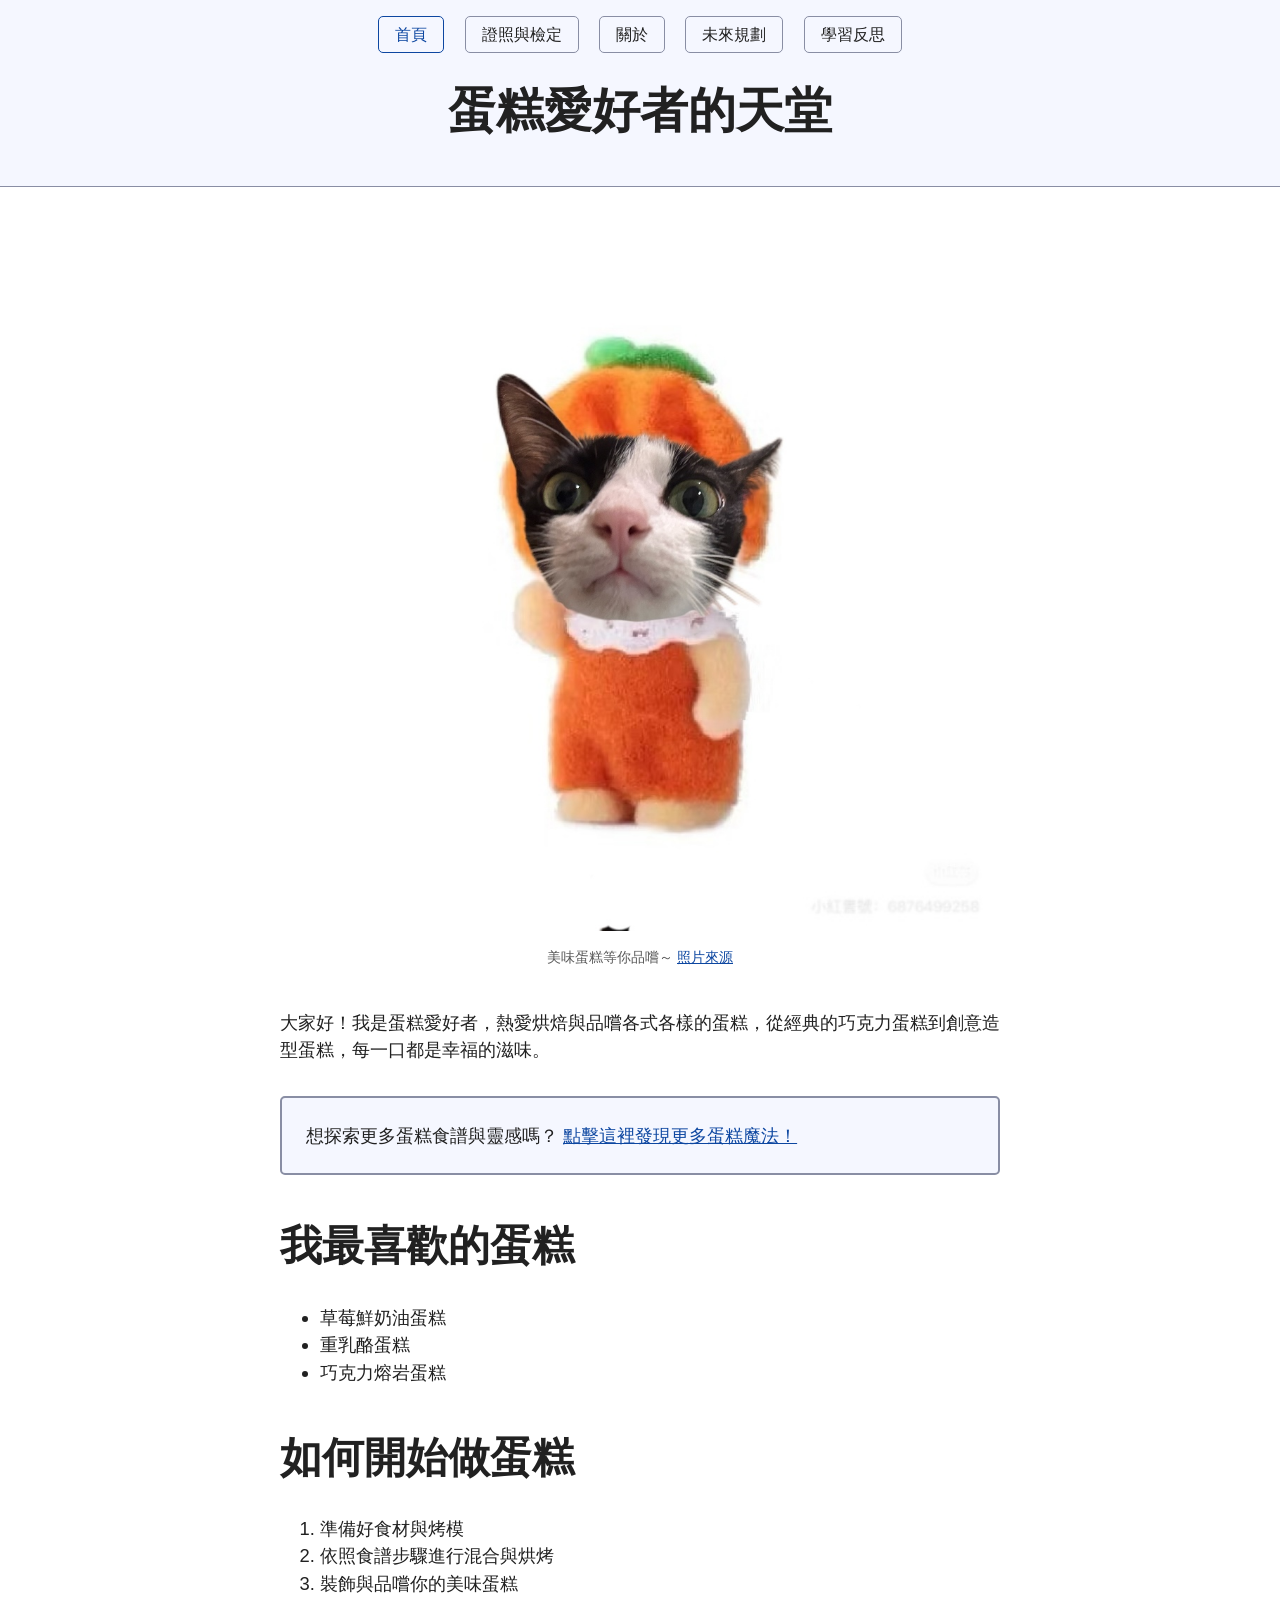
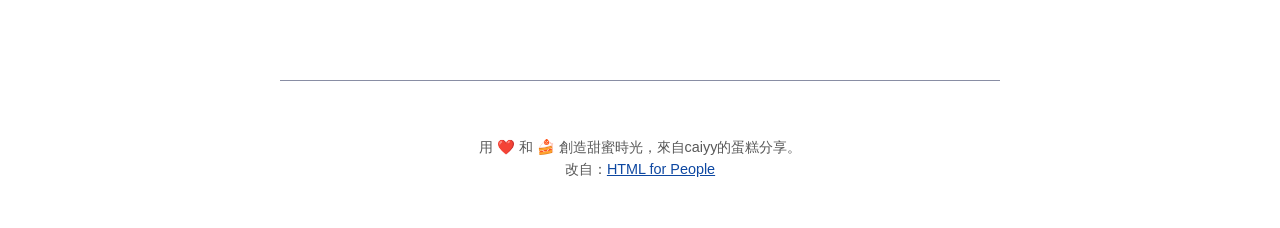
==== commit 88e2d2ed: "新的" ====
--- a/index.html
+++ b/index.html
@@ -10,10 +10,10 @@
     <header>
       <nav>
         <a href="index.html" aria-current="page">首頁</a>
-        <a href="blog/index.html">部落格</a>
+        <a href="blog/index.html">證照與檢定</a>
         <a href="about.html">關於</a>
-        <a href="resume.html">簡歷</a>
-        <a href="fun.html">Fun!</a>
+        <a href="resume.html">未來規劃</a>
+        <a href="fun.html">學習反思</a>
       </nav>
       <h1>蛋糕愛好者的天堂</h1>
     </header>
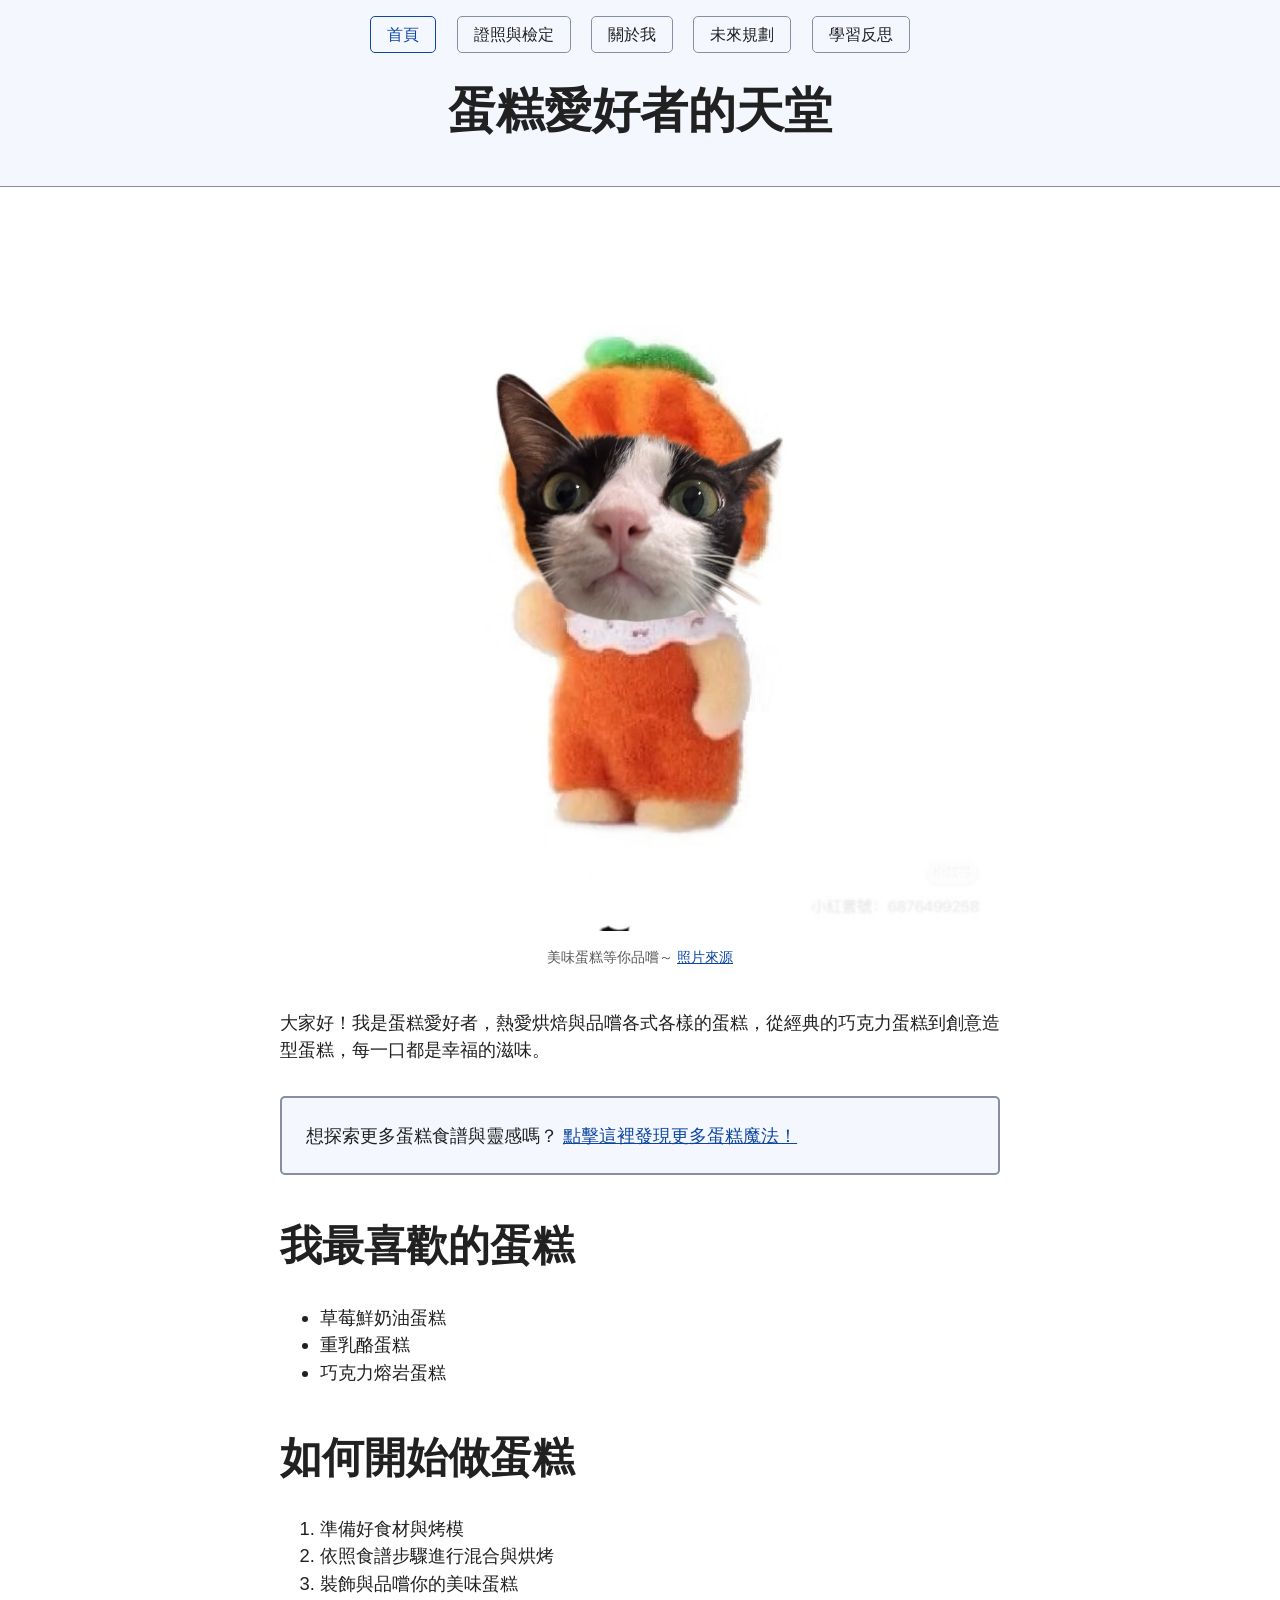
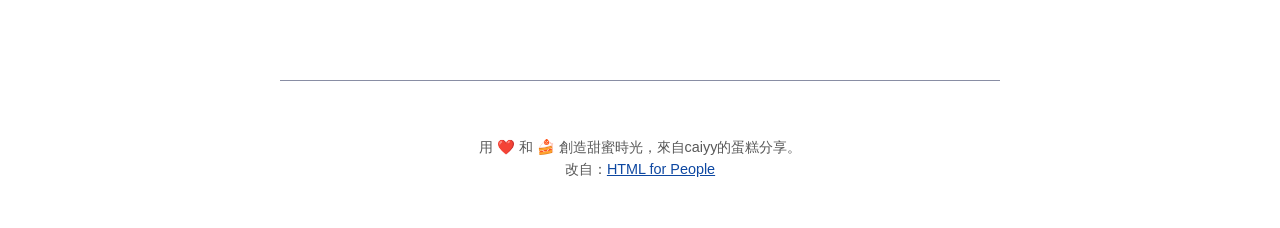
==== commit 0309443b: "上傳" ====
--- a/index.html
+++ b/index.html
@@ -11,7 +11,7 @@
       <nav>
         <a href="index.html" aria-current="page">首頁</a>
         <a href="blog/index.html">證照與檢定</a>
-        <a href="about.html">關於</a>
+        <a href="about.html">關於我</a>
         <a href="resume.html">未來規劃</a>
         <a href="fun.html">學習反思</a>
       </nav>
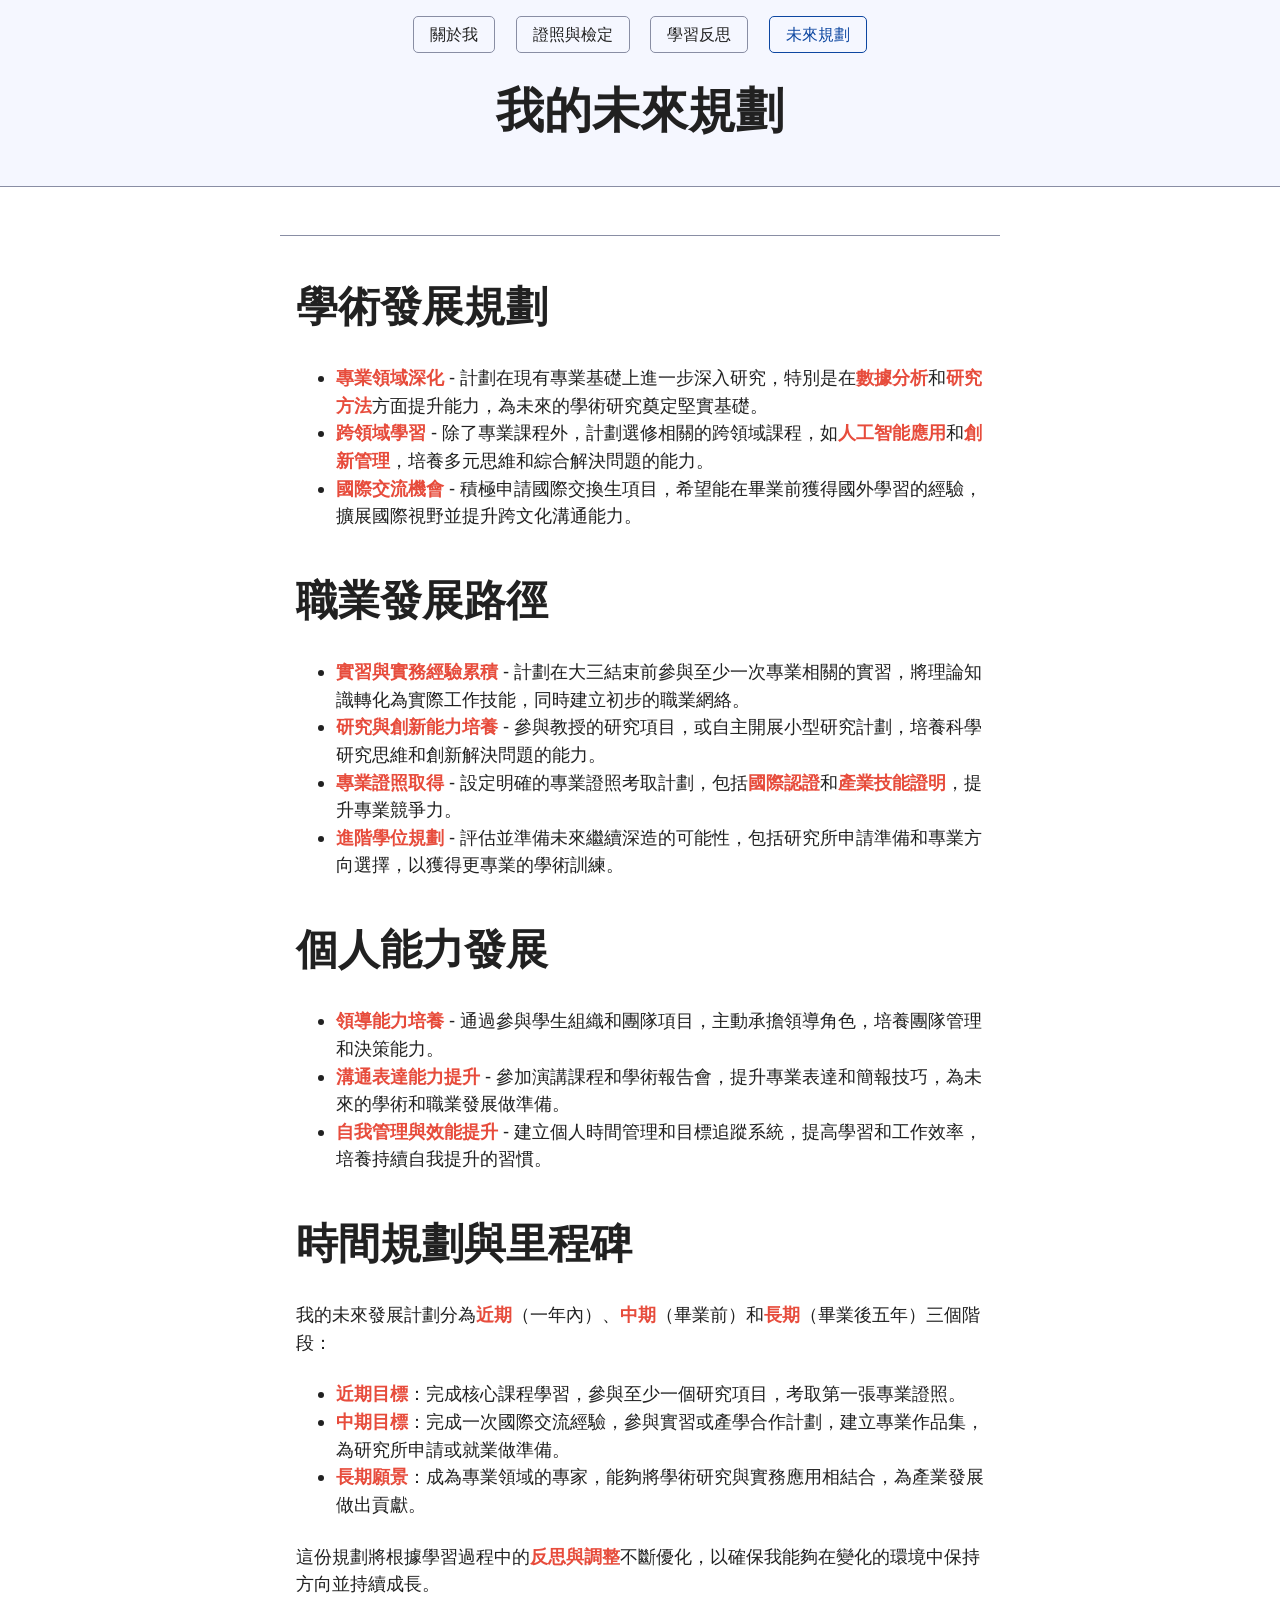
==== commit 73b4d74e: "上傳" ====
--- a/index.html
+++ b/index.html
@@ -1,63 +1,74 @@
-<!DOCTYPE html>
-<html>
-  <head>
-    <meta charset="utf-8" />
-    <link rel="stylesheet" href="css/simple.css" />
-    <title>蛋糕愛好者的天堂</title>
-  </head>
-
-  <body>
-    <header>
-      <nav>
-        <a href="index.html" aria-current="page">首頁</a>
-        <a href="blog/index.html">證照與檢定</a>
-        <a href="about.html">關於我</a>
-        <a href="resume.html">未來規劃</a>
-        <a href="fun.html">學習反思</a>
-      </nav>
-      <h1>蛋糕愛好者的天堂</h1>
-    </header>
-    <main>
-      <figure>
-        <img src="images/11.jpeg" alt="美味蛋糕的照片。" />
-        <figcaption>
-          美味蛋糕等你品嚐～
-          <a href="https://pixabay.com/photos/cake-dessert-sweet-icing-1869227/">
-            照片來源
-          </a>
-        </figcaption>
-      </figure>
-
-      <p>
-        大家好！我是蛋糕愛好者，熱愛烘焙與品嚐各式各樣的蛋糕，從經典的巧克力蛋糕到創意造型蛋糕，每一口都是幸福的滋味。
-      </p>
-
-      <p class="notice">
-        想探索更多蛋糕食譜與靈感嗎？
-        <a href="https://www.taste.com.au/recipes/collections/cakes">點擊這裡發現更多蛋糕魔法！</a>
-      </p>
-
-      <h2>我最喜歡的蛋糕</h2>
-
-      <ul>
-        <li>草莓鮮奶油蛋糕</li>
-        <li>重乳酪蛋糕</li>
-        <li>巧克力熔岩蛋糕</li>
-      </ul>
-
-      <h2>如何開始做蛋糕</h2>
-
-      <ol>
-        <li>準備好食材與烤模</li>
-        <li>依照食譜步驟進行混合與烘烤</li>
-        <li>裝飾與品嚐你的美味蛋糕</li>
-      </ol>
-    </main>
-
-    <footer>
-      <p>用 ❤️ 和 🍰 創造甜蜜時光，來自caiyy的蛋糕分享。<br>
-      改自：<a href="https://htmlforpeople.com/">HTML for People</a>
-      </p>
-    </footer>
-  </body>
-</html>
+<!DOCTYPE html>
+<html lang="en">
+<head>
+    <meta charset="UTF-8">
+    <meta name="viewport" content="width=device-width, initial-scale=1.0">
+    <title>未來規劃 | 蔡侑潔的學習歷程</title>
+    <link rel="stylesheet" href="css/simple.css">
+    <style>
+        .highlight {
+            color: #e74c3c;
+            font-weight: bold;
+        }
+    </style>
+</head>
+
+<body>
+    <header>
+        <nav>
+            <a href="about.html">關於我</a>
+            <a href="blog/index.html">證照與檢定</a>
+            
+            <a href="fun.html">學習反思</a>
+            <a href="index.html" aria-current="page">未來規劃</a>
+        </nav>
+        <h1>我的未來規劃</h1>
+    </header>
+
+    <section>
+        <h2>學術發展規劃</h2>
+        <ul>
+            <li><span class="highlight">專業領域深化</span> - 計劃在現有專業基礎上進一步深入研究，特別是在<span class="highlight">數據分析</span>和<span class="highlight">研究方法</span>方面提升能力，為未來的學術研究奠定堅實基礎。</li>
+            
+            <li><span class="highlight">跨領域學習</span> - 除了專業課程外，計劃選修相關的跨領域課程，如<span class="highlight">人工智能應用</span>和<span class="highlight">創新管理</span>，培養多元思維和綜合解決問題的能力。</li>
+            
+            <li><span class="highlight">國際交流機會</span> - 積極申請國際交換生項目，希望能在畢業前獲得國外學習的經驗，擴展國際視野並提升跨文化溝通能力。</li>
+        </ul>
+        
+        <h2>職業發展路徑</h2>
+        <ul>
+            <li><span class="highlight">實習與實務經驗累積</span> - 計劃在大三結束前參與至少一次專業相關的實習，將理論知識轉化為實際工作技能，同時建立初步的職業網絡。</li>
+            
+            <li><span class="highlight">研究與創新能力培養</span> - 參與教授的研究項目，或自主開展小型研究計劃，培養科學研究思維和創新解決問題的能力。</li>
+            
+            <li><span class="highlight">專業證照取得</span> - 設定明確的專業證照考取計劃，包括<span class="highlight">國際認證</span>和<span class="highlight">產業技能證明</span>，提升專業競爭力。</li>
+            
+            <li><span class="highlight">進階學位規劃</span> - 評估並準備未來繼續深造的可能性，包括研究所申請準備和專業方向選擇，以獲得更專業的學術訓練。</li>
+        </ul>
+
+        <h2>個人能力發展</h2>
+        <ul>
+            <li><span class="highlight">領導能力培養</span> - 通過參與學生組織和團隊項目，主動承擔領導角色，培養團隊管理和決策能力。</li>
+            
+            <li><span class="highlight">溝通表達能力提升</span> - 參加演講課程和學術報告會，提升專業表達和簡報技巧，為未來的學術和職業發展做準備。</li>
+            
+            <li><span class="highlight">自我管理與效能提升</span> - 建立個人時間管理和目標追蹤系統，提高學習和工作效率，培養持續自我提升的習慣。</li>
+        </ul>
+
+        <h2>時間規劃與里程碑</h2>
+        <p>我的未來發展計劃分為<span class="highlight">近期</span>（一年內）、<span class="highlight">中期</span>（畢業前）和<span class="highlight">長期</span>（畢業後五年）三個階段：</p>
+        
+        <ul>
+            <li><span class="highlight">近期目標</span>：完成核心課程學習，參與至少一個研究項目，考取第一張專業證照。</li>
+            
+            <li><span class="highlight">中期目標</span>：完成一次國際交流經驗，參與實習或產學合作計劃，建立專業作品集，為研究所申請或就業做準備。</li>
+            
+            <li><span class="highlight">長期願景</span>：成為專業領域的專家，能夠將學術研究與實務應用相結合，為產業發展做出貢獻。</li>
+        </ul>
+        
+        <p>這份規劃將根據學習過程中的<span class="highlight">反思與調整</span>不斷優化，以確保我能夠在變化的環境中保持方向並持續成長。</p>
+    </section>
+    
+    
+</body>
+</html>
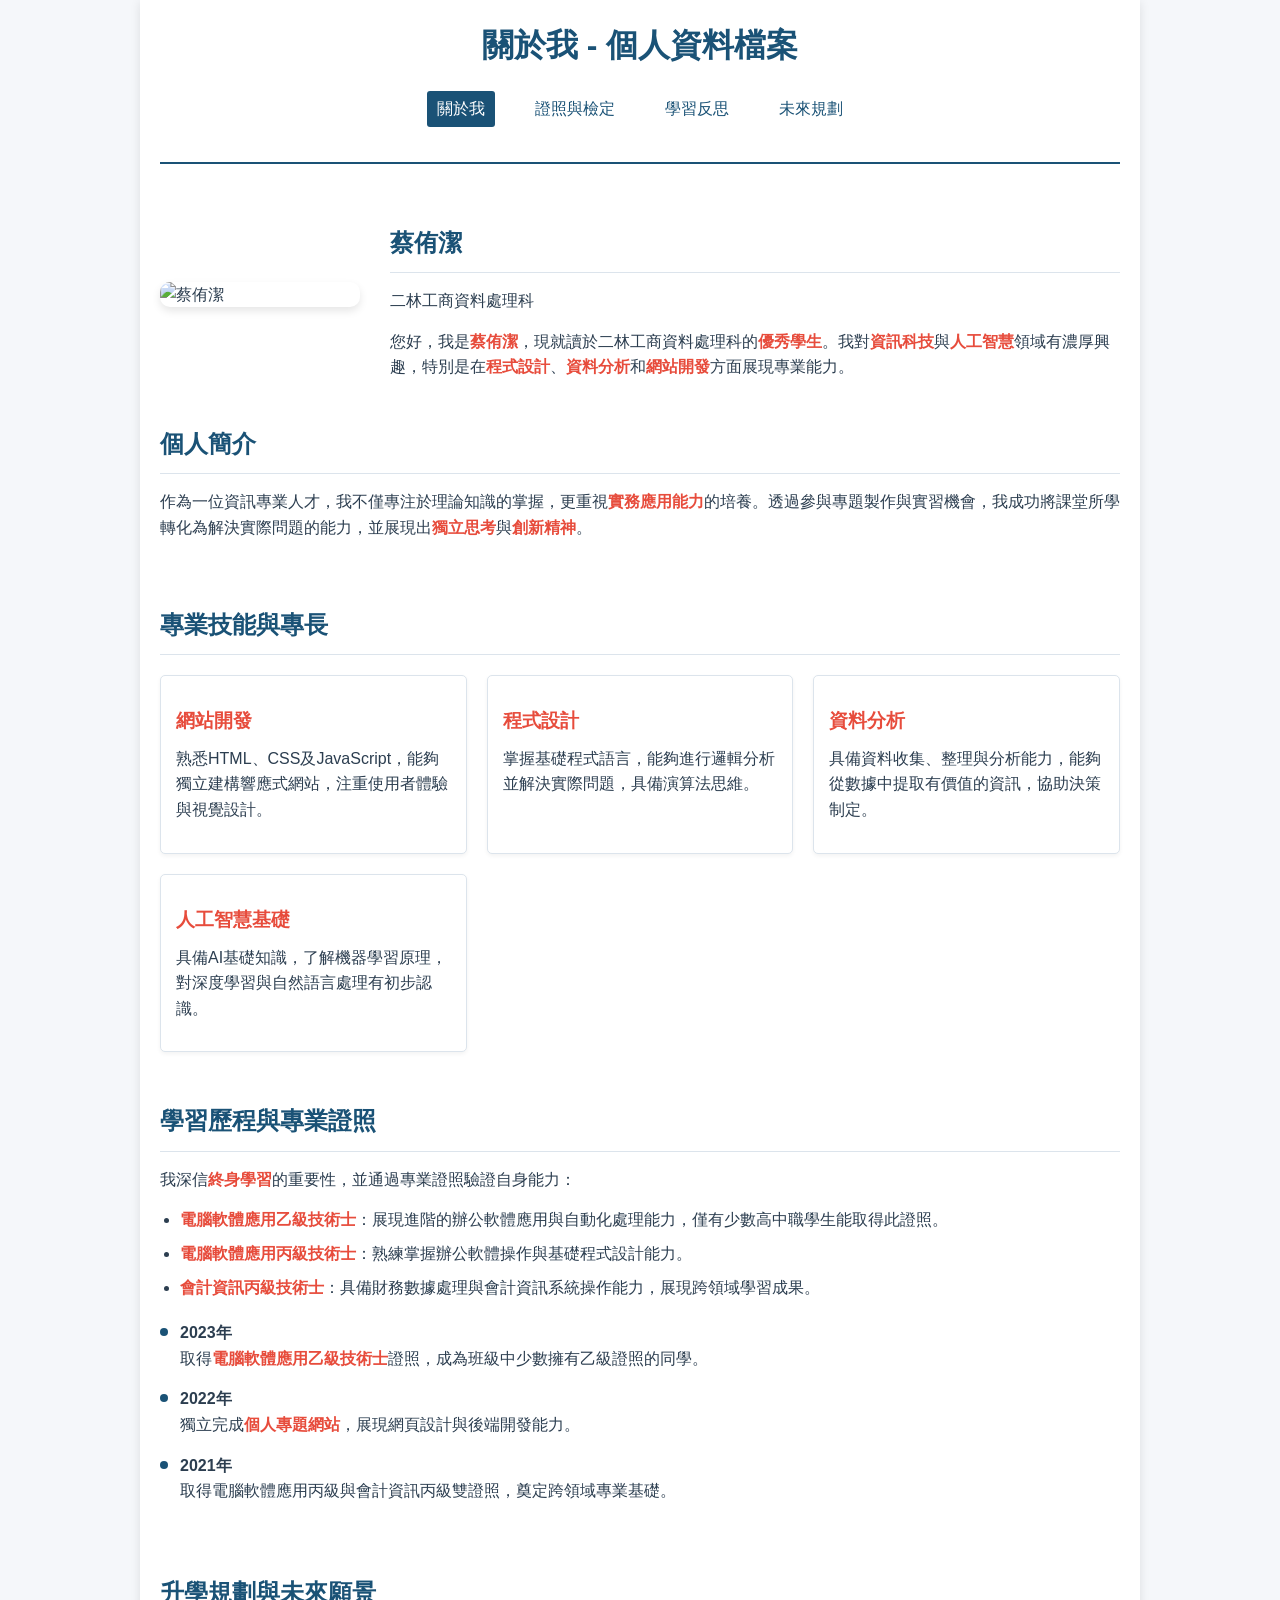
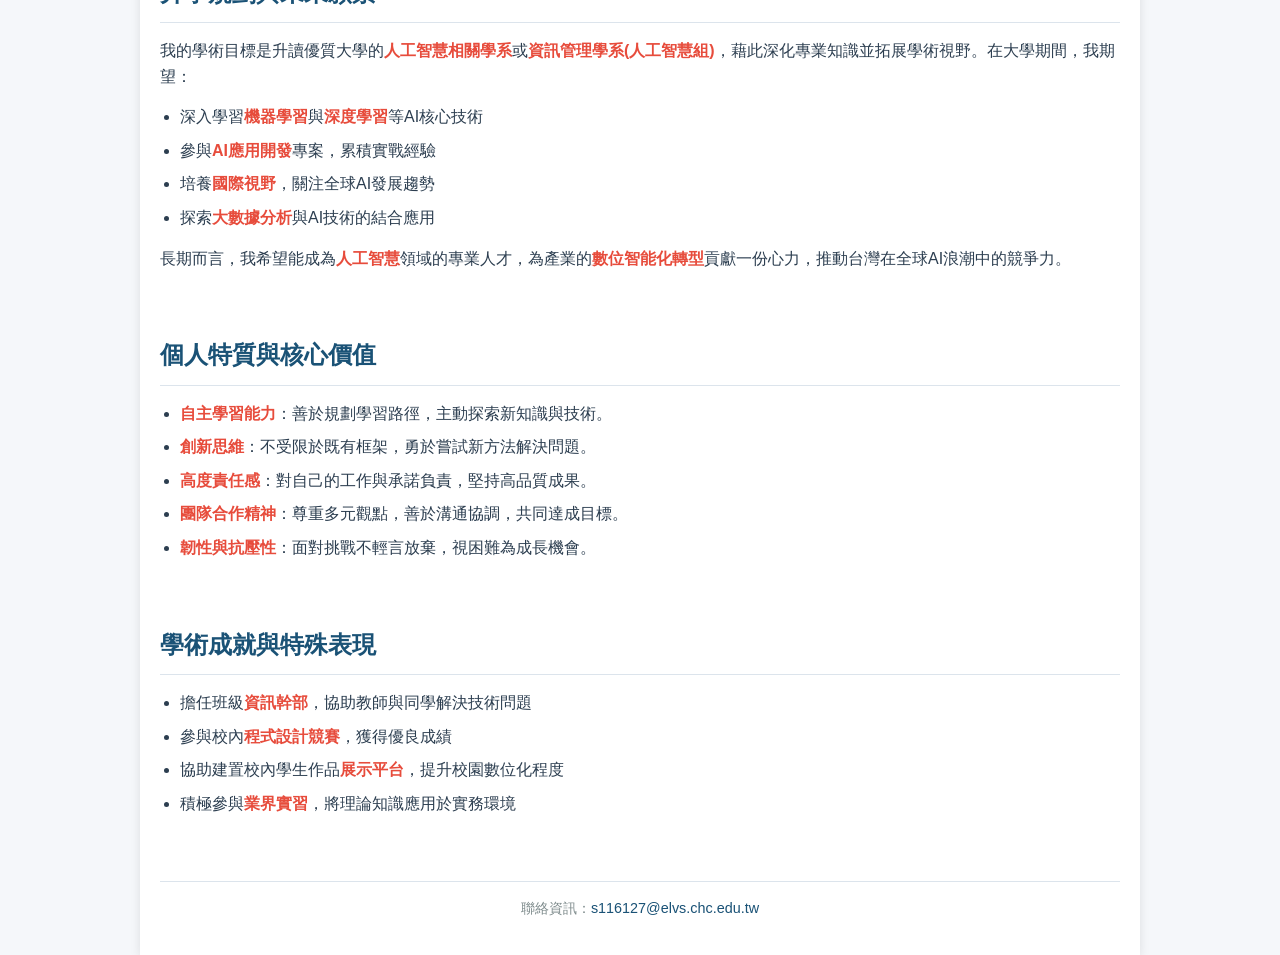
==== commit 8b8e6f45: "上傳" ====
--- a/index.html
+++ b/index.html
@@ -1,74 +1,306 @@
 <!DOCTYPE html>
-<html lang="en">
+<html lang="zh-Hant">
 <head>
     <meta charset="UTF-8">
     <meta name="viewport" content="width=device-width, initial-scale=1.0">
-    <title>未來規劃 | 蔡侑潔的學習歷程</title>
-    <link rel="stylesheet" href="css/simple.css">
+    <title>關於我 | 蔡侑潔</title>
     <style>
+        /* 簡潔現代風格 */
+        :root {
+            --primary-color: #1a5276;
+            --accent-color: #e74c3c;
+            --text-color: #2c3e50;
+            --light-bg: #f5f7fa;
+            --light-border: #dce4ec;
+            --white: #ffffff;
+        }
+        
+        * {
+            margin: 0;
+            padding: 0;
+            box-sizing: border-box;
+            font-family: 'Arial', 'Microsoft JhengHei', sans-serif;
+        }
+        
+        body {
+            color: var(--text-color);
+            line-height: 1.6;
+            background-color: var(--light-bg);
+            padding: 0;
+            font-size: 16px;
+        }
+        
+        .container {
+            max-width: 1000px;
+            margin: 0 auto;
+            padding: 20px;
+            background-color: var(--white);
+            box-shadow: 0 2px 10px rgba(0, 0, 0, 0.1);
+        }
+        
+        header {
+            margin-bottom: 30px;
+            text-align: center;
+            border-bottom: 2px solid var(--primary-color);
+            padding-bottom: 15px;
+        }
+        
+        nav {
+            display: flex;
+            justify-content: center;
+            margin: 20px 0;
+        }
+        
+        nav a {
+            color: var(--primary-color);
+            text-decoration: none;
+            margin: 0 15px;
+            padding: 5px 10px;
+            border-radius: 3px;
+            transition: background-color 0.3s;
+        }
+        
+        nav a:hover, nav a[aria-current="page"] {
+            background-color: var(--primary-color);
+            color: var(--white);
+        }
+        
+        h1 {
+            color: var(--primary-color);
+            margin-bottom: 10px;
+        }
+        
+        h2 {
+            color: var(--primary-color);
+            margin: 30px 0 15px;
+            border-bottom: 1px solid var(--light-border);
+            padding-bottom: 10px;
+        }
+        
+        h3 {
+            color: var(--text-color);
+            margin: 15px 0 10px;
+        }
+        
+        p {
+            margin-bottom: 15px;
+        }
+        
         .highlight {
-            color: #e74c3c;
+            color: var(--accent-color);
             font-weight: bold;
+        }
+        
+        .profile-container {
+            display: flex;
+            align-items: center;
+            gap: 30px;
+            margin: 30px 0;
+        }
+        
+        .profile-image {
+            width: 200px;
+            height: auto;
+            border-radius: 10px;
+            box-shadow: 0 4px 8px rgba(0, 0, 0, 0.1);
+        }
+        
+        .profile-text {
+            flex: 1;
+        }
+        
+        section {
+            margin-bottom: 30px;
+            padding-bottom: 20px;
+        }
+        
+        ul {
+            margin-left: 20px;
+            margin-bottom: 15px;
+        }
+        
+        li {
+            margin-bottom: 8px;
+        }
+        
+        .skill-grid {
+            display: grid;
+            grid-template-columns: repeat(auto-fill, minmax(300px, 1fr));
+            gap: 20px;
+            margin-top: 20px;
+        }
+        
+        .skill-card {
+            background-color: var(--white);
+            padding: 15px;
+            border: 1px solid var(--light-border);
+            border-radius: 5px;
+            box-shadow: 0 2px 4px rgba(0, 0, 0, 0.05);
+        }
+        
+        .timeline {
+            margin: 20px 0;
+        }
+        
+        .timeline-item {
+            margin-bottom: 15px;
+            padding-left: 20px;
+            position: relative;
+        }
+        
+        .timeline-item:before {
+            content: "";
+            position: absolute;
+            left: 0;
+            top: 8px;
+            width: 8px;
+            height: 8px;
+            background-color: var(--primary-color);
+            border-radius: 50%;
+        }
+        
+        footer {
+            text-align: center;
+            margin-top: 30px;
+            padding-top: 15px;
+            border-top: 1px solid var(--light-border);
+            color: #7f8c8d;
+            font-size: 0.9em;
+        }
+        
+        footer a {
+            color: var(--primary-color);
+            text-decoration: none;
+        }
+        
+        footer a:hover {
+            text-decoration: underline;
+        }
+
+        @media (max-width: 768px) {
+            .profile-container {
+                flex-direction: column;
+                text-align: center;
+            }
+            
+            .skill-grid {
+                grid-template-columns: 1fr;
+            }
         }
     </style>
 </head>
 
 <body>
-    <header>
-        <nav>
-            <a href="about.html">關於我</a>
-            <a href="blog/index.html">證照與檢定</a>
+    <div class="container">
+        <header>
+            <h1>關於我 - 個人資料檔案</h1>
+            <nav>
+                <a href="index.html" aria-current="page">關於我</a>
+                <a href="blog/index.html">證照與檢定</a>
+                <a href="fun.html">學習反思</a>
+                <a href="about.html">未來規劃</a>
+            </nav>
+        </header>
+
+        <div class="profile-container">
+            <img src="images/27-2.jpg" alt="蔡侑潔" class="profile-image">
+            <div class="profile-text">
+                <h2>蔡侑潔</h2>
+                <p>二林工商資料處理科</p>
+                <p>您好，我是<strong class="highlight">蔡侑潔</strong>，現就讀於二林工商資料處理科的<strong class="highlight">優秀學生</strong>。我對<strong class="highlight">資訊科技</strong>與<strong class="highlight">人工智慧</strong>領域有濃厚興趣，特別是在<strong class="highlight">程式設計</strong>、<strong class="highlight">資料分析</strong>和<strong class="highlight">網站開發</strong>方面展現專業能力。</p>
+            </div>
+        </div>
+
+        <section>
+            <h2>個人簡介</h2>
+            <p>作為一位資訊專業人才，我不僅專注於理論知識的掌握，更重視<strong class="highlight">實務應用能力</strong>的培養。透過參與專題製作與實習機會，我成功將課堂所學轉化為解決實際問題的能力，並展現出<strong class="highlight">獨立思考</strong>與<strong class="highlight">創新精神</strong>。</p>
+        </section>
+
+        <section>
+            <h2>專業技能與專長</h2>
+            <div class="skill-grid">
+                <div class="skill-card">
+                    <h3><strong class="highlight">網站開發</strong></h3>
+                    <p>熟悉HTML、CSS及JavaScript，能夠獨立建構響應式網站，注重使用者體驗與視覺設計。</p>
+                </div>
+                <div class="skill-card">
+                    <h3><strong class="highlight">程式設計</strong></h3>
+                    <p>掌握基礎程式語言，能夠進行邏輯分析並解決實際問題，具備演算法思維。</p>
+                </div>
+                <div class="skill-card">
+                    <h3><strong class="highlight">資料分析</strong></h3>
+                    <p>具備資料收集、整理與分析能力，能夠從數據中提取有價值的資訊，協助決策制定。</p>
+                </div>
+                <div class="skill-card">
+                    <h3><strong class="highlight">人工智慧基礎</strong></h3>
+                    <p>具備AI基礎知識，了解機器學習原理，對深度學習與自然語言處理有初步認識。</p>
+                </div>
+            </div>
+        </section>
+
+        <section>
+            <h2>學習歷程與專業證照</h2>
+            <p>我深信<strong class="highlight">終身學習</strong>的重要性，並通過專業證照驗證自身能力：</p>
+            <ul>
+                <li><strong class="highlight">電腦軟體應用乙級技術士</strong>：展現進階的辦公軟體應用與自動化處理能力，僅有少數高中職學生能取得此證照。</li>
+                <li><strong class="highlight">電腦軟體應用丙級技術士</strong>：熟練掌握辦公軟體操作與基礎程式設計能力。</li>
+                <li><strong class="highlight">會計資訊丙級技術士</strong>：具備財務數據處理與會計資訊系統操作能力，展現跨領域學習成果。</li>
+            </ul>
+
+            <div class="timeline">
+                <div class="timeline-item">
+                    <h4>2023年</h4>
+                    <p>取得<strong class="highlight">電腦軟體應用乙級技術士</strong>證照，成為班級中少數擁有乙級證照的同學。</p>
+                </div>
+                <div class="timeline-item">
+                    <h4>2022年</h4>
+                    <p>獨立完成<strong class="highlight">個人專題網站</strong>，展現網頁設計與後端開發能力。</p>
+                </div>
+                <div class="timeline-item">
+                    <h4>2021年</h4>
+                    <p>取得電腦軟體應用丙級與會計資訊丙級雙證照，奠定跨領域專業基礎。</p>
+                </div>
+            </div>
+        </section>
+
+        <section>
+            <h2>升學規劃與未來願景</h2>
+            <p>我的學術目標是升讀優質大學的<strong class="highlight">人工智慧相關學系</strong>或<strong class="highlight">資訊管理學系(人工智慧組)</strong>，藉此深化專業知識並拓展學術視野。在大學期間，我期望：</p>
             
-            <a href="fun.html">學習反思</a>
-            <a href="index.html" aria-current="page">未來規劃</a>
-        </nav>
-        <h1>我的未來規劃</h1>
-    </header>
-
-    <section>
-        <h2>學術發展規劃</h2>
-        <ul>
-            <li><span class="highlight">專業領域深化</span> - 計劃在現有專業基礎上進一步深入研究，特別是在<span class="highlight">數據分析</span>和<span class="highlight">研究方法</span>方面提升能力，為未來的學術研究奠定堅實基礎。</li>
+            <ul>
+                <li>深入學習<strong class="highlight">機器學習</strong>與<strong class="highlight">深度學習</strong>等AI核心技術</li>
+                <li>參與<strong class="highlight">AI應用開發</strong>專案，累積實戰經驗</li>
+                <li>培養<strong class="highlight">國際視野</strong>，關注全球AI發展趨勢</li>
+                <li>探索<strong class="highlight">大數據分析</strong>與AI技術的結合應用</li>
+            </ul>
             
-            <li><span class="highlight">跨領域學習</span> - 除了專業課程外，計劃選修相關的跨領域課程，如<span class="highlight">人工智能應用</span>和<span class="highlight">創新管理</span>，培養多元思維和綜合解決問題的能力。</li>
-            
-            <li><span class="highlight">國際交流機會</span> - 積極申請國際交換生項目，希望能在畢業前獲得國外學習的經驗，擴展國際視野並提升跨文化溝通能力。</li>
-        </ul>
-        
-        <h2>職業發展路徑</h2>
-        <ul>
-            <li><span class="highlight">實習與實務經驗累積</span> - 計劃在大三結束前參與至少一次專業相關的實習，將理論知識轉化為實際工作技能，同時建立初步的職業網絡。</li>
-            
-            <li><span class="highlight">研究與創新能力培養</span> - 參與教授的研究項目，或自主開展小型研究計劃，培養科學研究思維和創新解決問題的能力。</li>
-            
-            <li><span class="highlight">專業證照取得</span> - 設定明確的專業證照考取計劃，包括<span class="highlight">國際認證</span>和<span class="highlight">產業技能證明</span>，提升專業競爭力。</li>
-            
-            <li><span class="highlight">進階學位規劃</span> - 評估並準備未來繼續深造的可能性，包括研究所申請準備和專業方向選擇，以獲得更專業的學術訓練。</li>
-        </ul>
-
-        <h2>個人能力發展</h2>
-        <ul>
-            <li><span class="highlight">領導能力培養</span> - 通過參與學生組織和團隊項目，主動承擔領導角色，培養團隊管理和決策能力。</li>
-            
-            <li><span class="highlight">溝通表達能力提升</span> - 參加演講課程和學術報告會，提升專業表達和簡報技巧，為未來的學術和職業發展做準備。</li>
-            
-            <li><span class="highlight">自我管理與效能提升</span> - 建立個人時間管理和目標追蹤系統，提高學習和工作效率，培養持續自我提升的習慣。</li>
-        </ul>
-
-        <h2>時間規劃與里程碑</h2>
-        <p>我的未來發展計劃分為<span class="highlight">近期</span>（一年內）、<span class="highlight">中期</span>（畢業前）和<span class="highlight">長期</span>（畢業後五年）三個階段：</p>
-        
-        <ul>
-            <li><span class="highlight">近期目標</span>：完成核心課程學習，參與至少一個研究項目，考取第一張專業證照。</li>
-            
-            <li><span class="highlight">中期目標</span>：完成一次國際交流經驗，參與實習或產學合作計劃，建立專業作品集，為研究所申請或就業做準備。</li>
-            
-            <li><span class="highlight">長期願景</span>：成為專業領域的專家，能夠將學術研究與實務應用相結合，為產業發展做出貢獻。</li>
-        </ul>
-        
-        <p>這份規劃將根據學習過程中的<span class="highlight">反思與調整</span>不斷優化，以確保我能夠在變化的環境中保持方向並持續成長。</p>
-    </section>
-    
-    
+            <p>長期而言，我希望能成為<strong class="highlight">人工智慧</strong>領域的專業人才，為產業的<strong class="highlight">數位智能化轉型</strong>貢獻一份心力，推動台灣在全球AI浪潮中的競爭力。</p>
+        </section>
+
+        <section>
+            <h2>個人特質與核心價值</h2>
+            <ul>
+                <li><strong class="highlight">自主學習能力</strong>：善於規劃學習路徑，主動探索新知識與技術。</li>
+                <li><strong class="highlight">創新思維</strong>：不受限於既有框架，勇於嘗試新方法解決問題。</li>
+                <li><strong class="highlight">高度責任感</strong>：對自己的工作與承諾負責，堅持高品質成果。</li>
+                <li><strong class="highlight">團隊合作精神</strong>：尊重多元觀點，善於溝通協調，共同達成目標。</li>
+                <li><strong class="highlight">韌性與抗壓性</strong>：面對挑戰不輕言放棄，視困難為成長機會。</li>
+            </ul>
+        </section>
+
+        <section>
+            <h2>學術成就與特殊表現</h2>
+            <ul>
+                <li>擔任班級<strong class="highlight">資訊幹部</strong>，協助教師與同學解決技術問題</li>
+                <li>參與校內<strong class="highlight">程式設計競賽</strong>，獲得優良成績</li>
+                <li>協助建置校內學生作品<strong class="highlight">展示平台</strong>，提升校園數位化程度</li>
+                <li>積極參與<strong class="highlight">業界實習</strong>，將理論知識應用於實務環境</li>
+            </ul>
+        </section>
+
+        <footer>
+            <p>聯絡資訊：<a href="mailto:s116127@elvs.chc.edu.tw">s116127@elvs.chc.edu.tw</a></p>
+        </footer>
+    </div>
 </body>
 </html>
